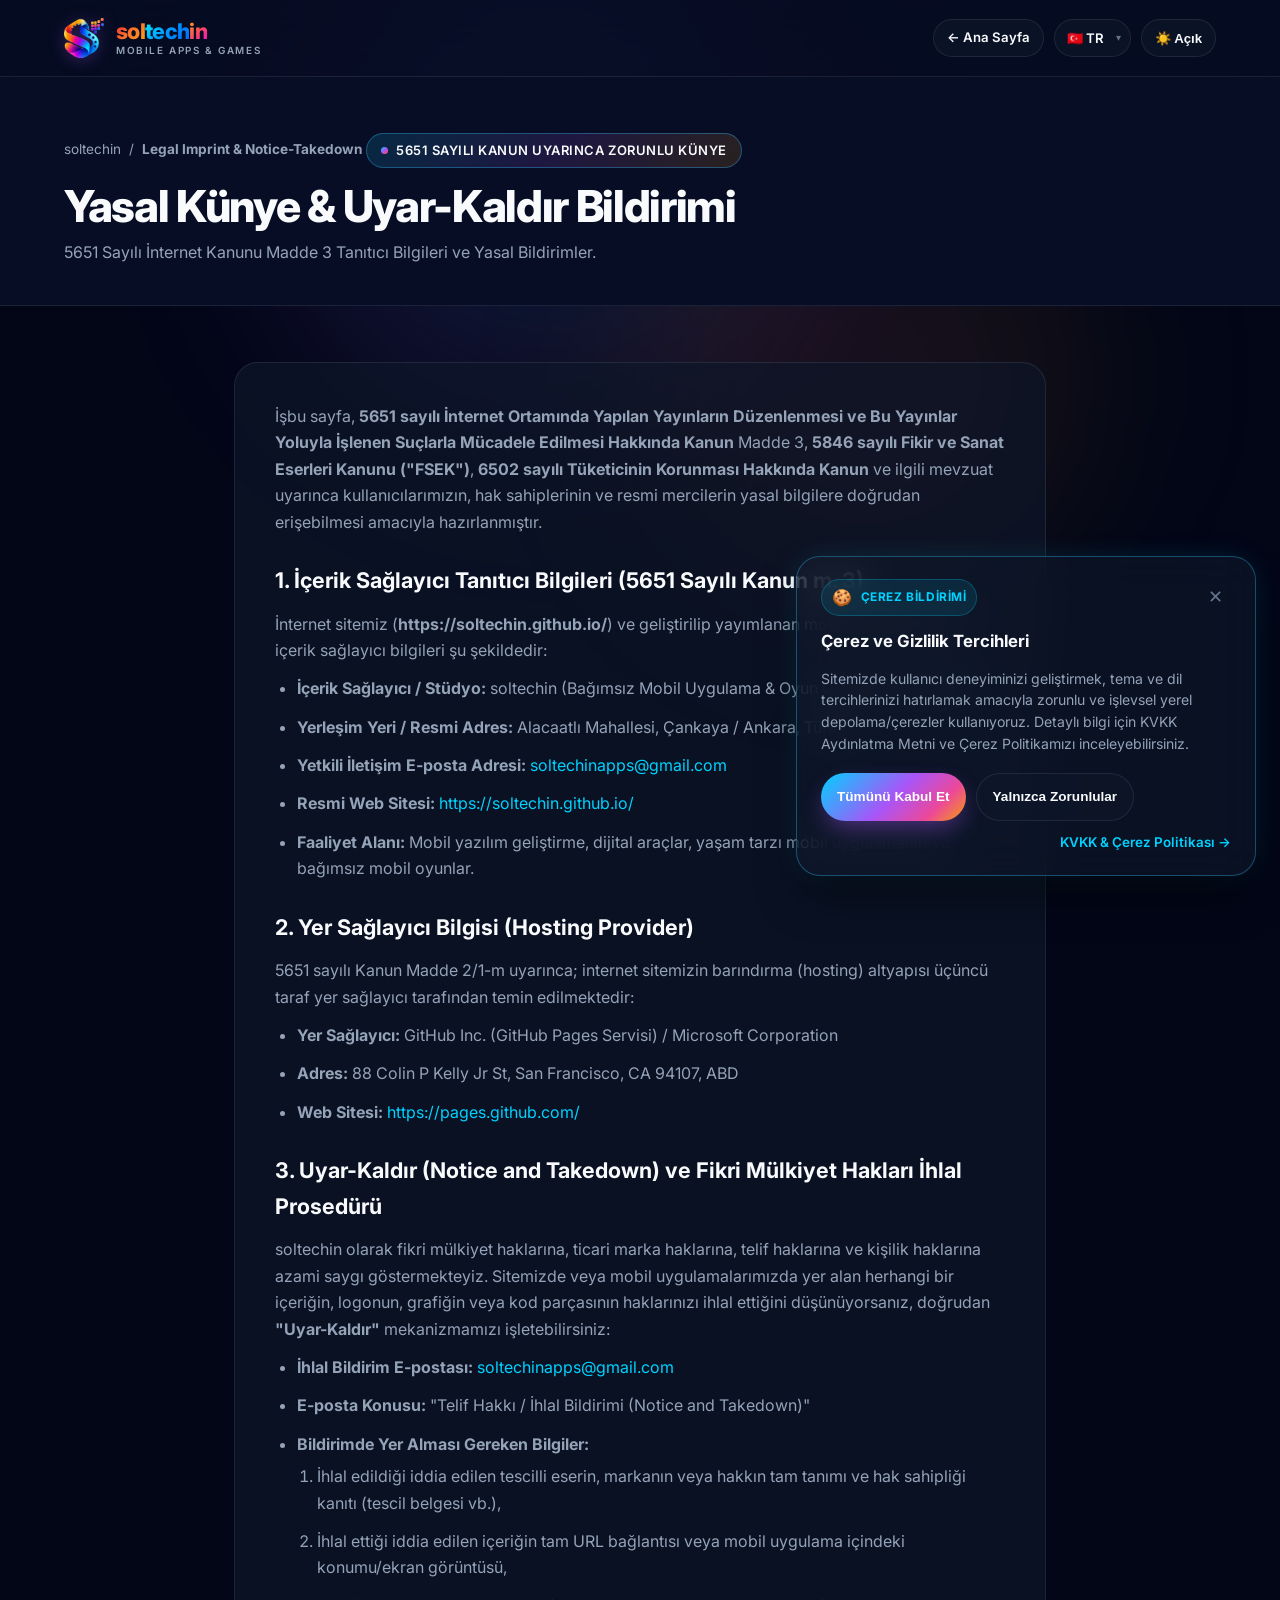
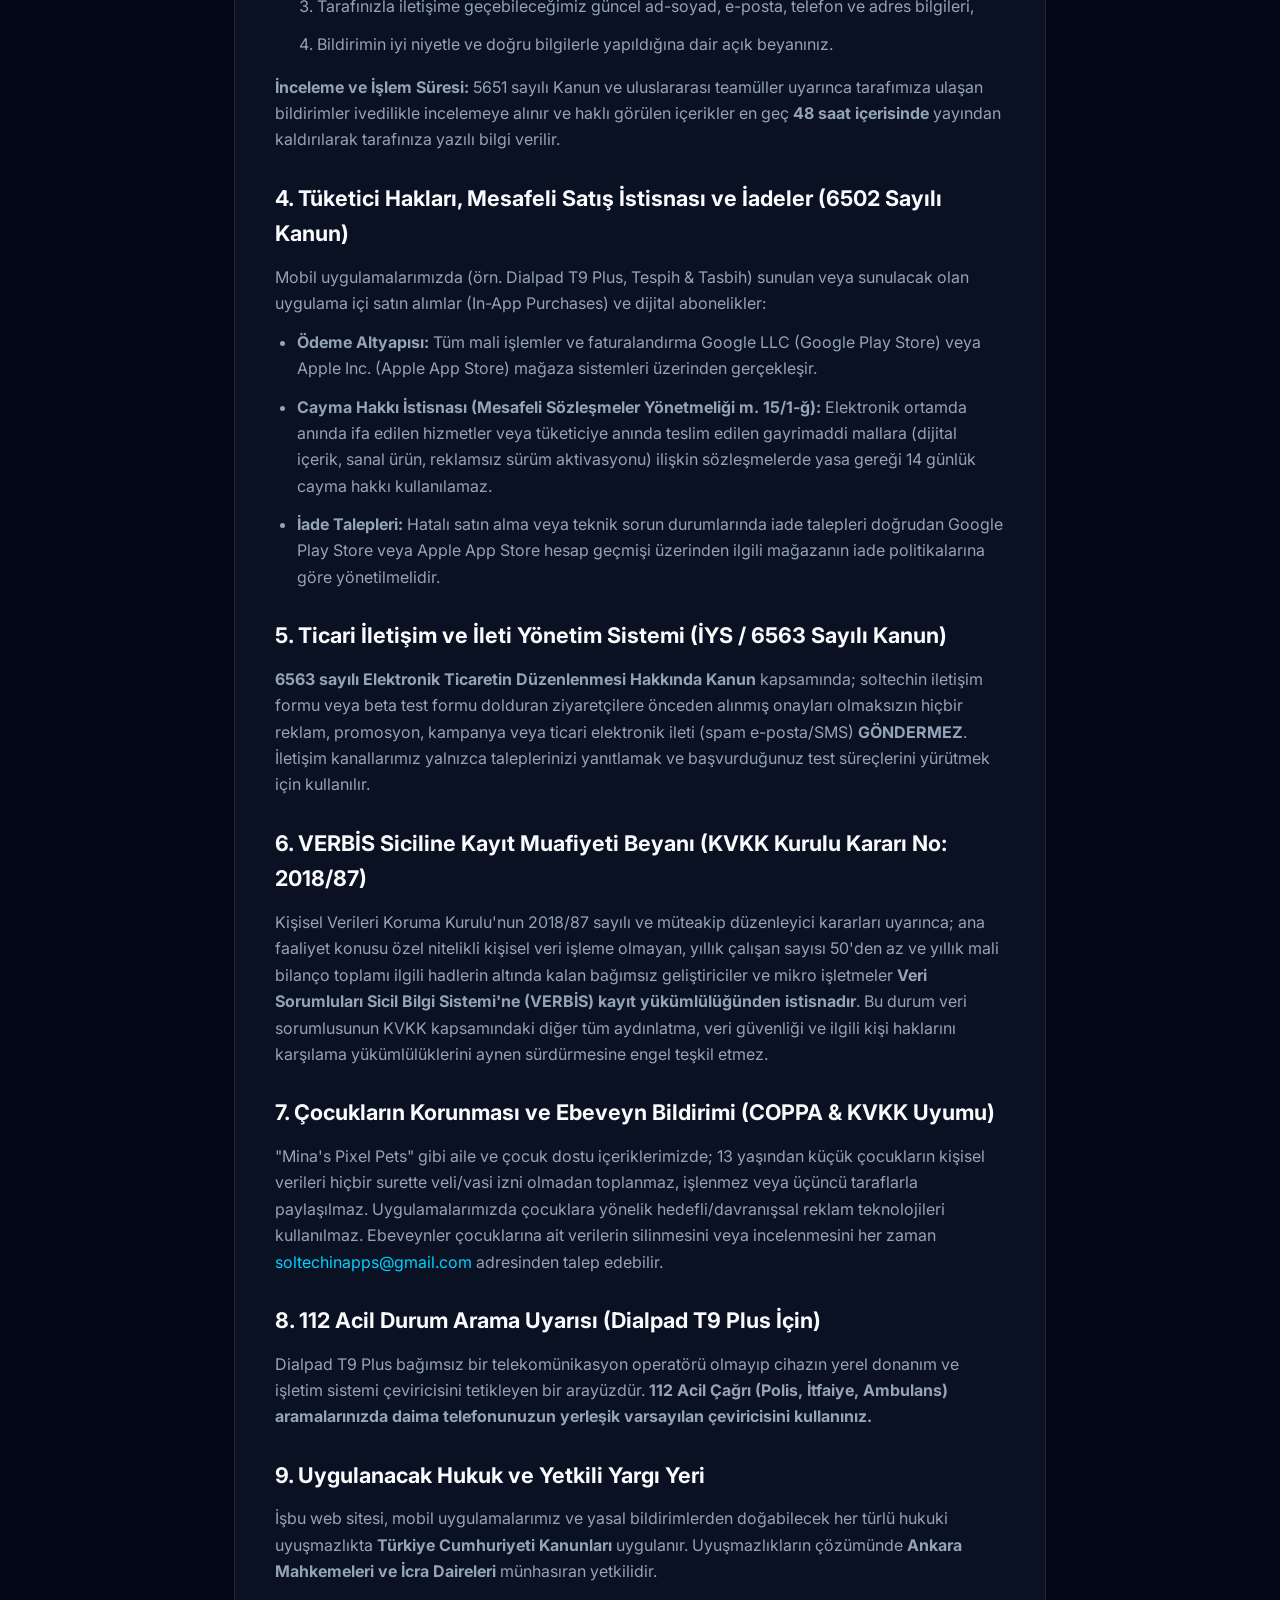
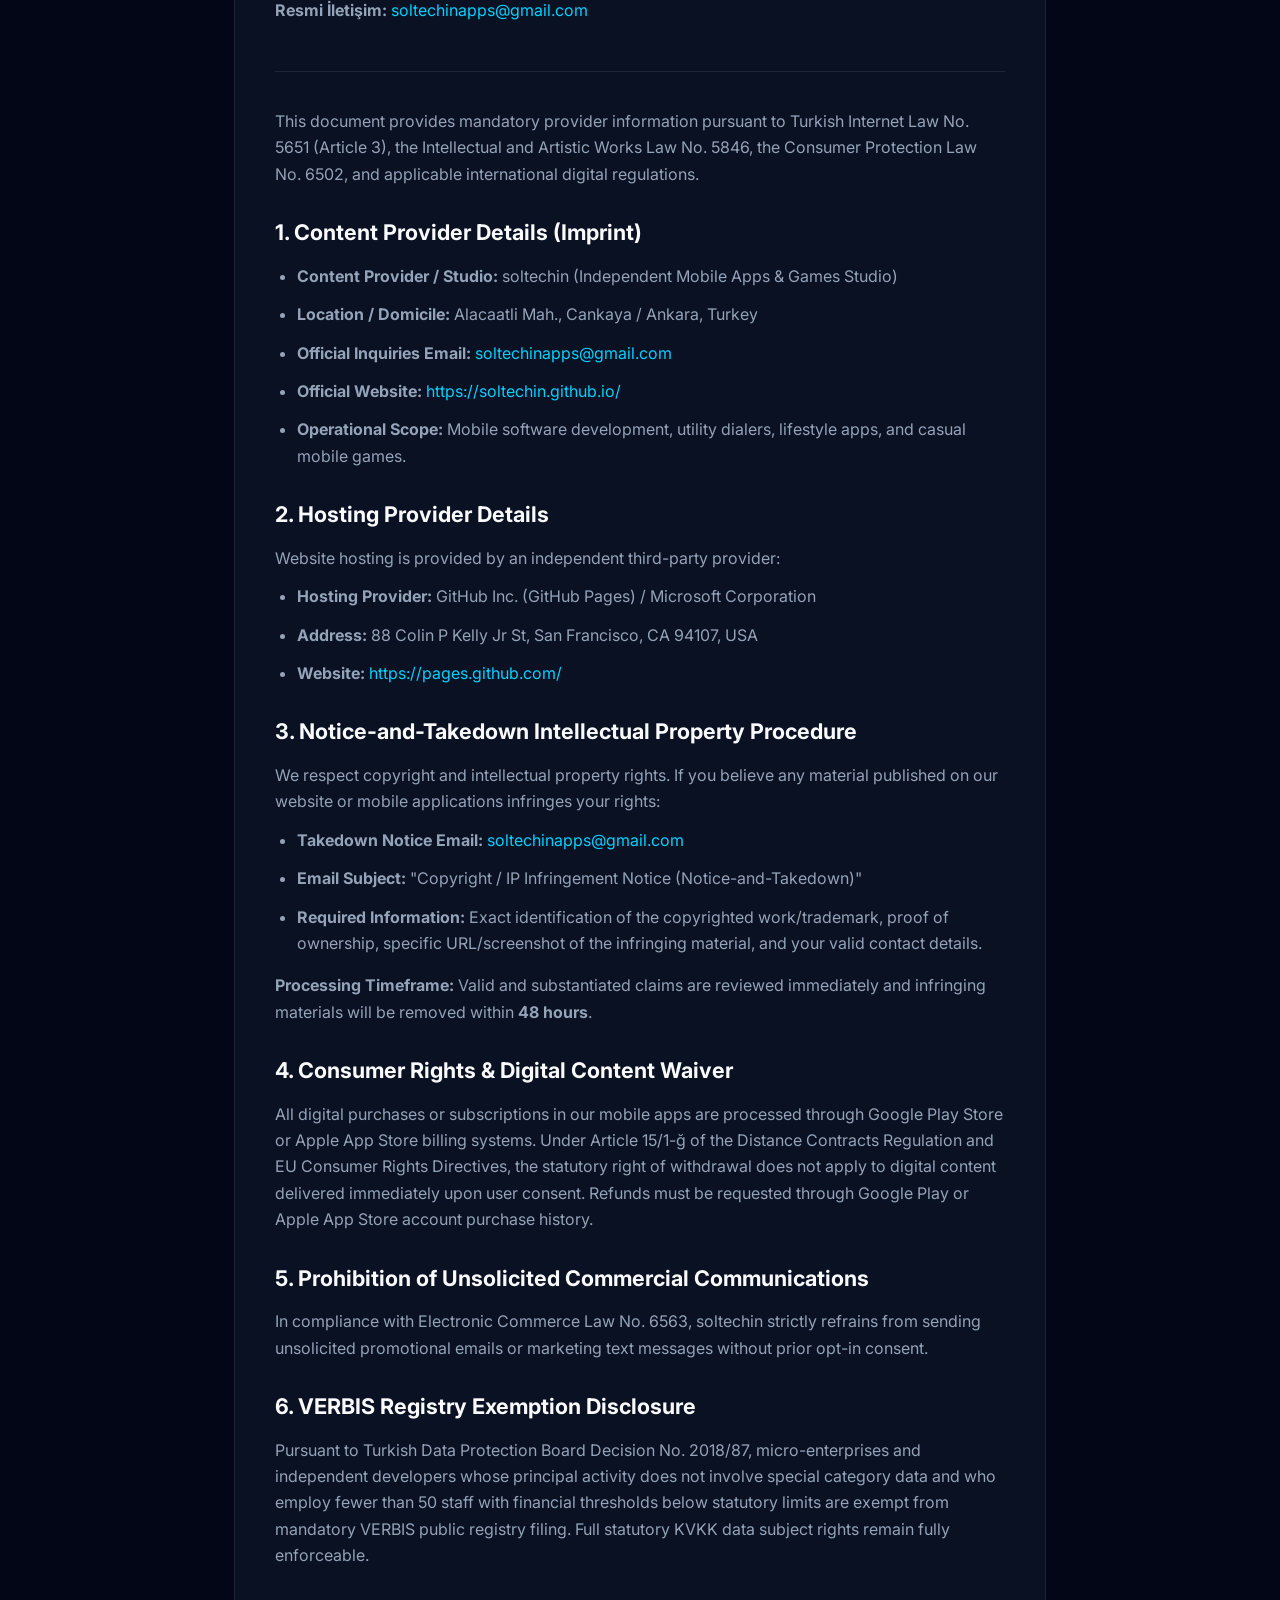
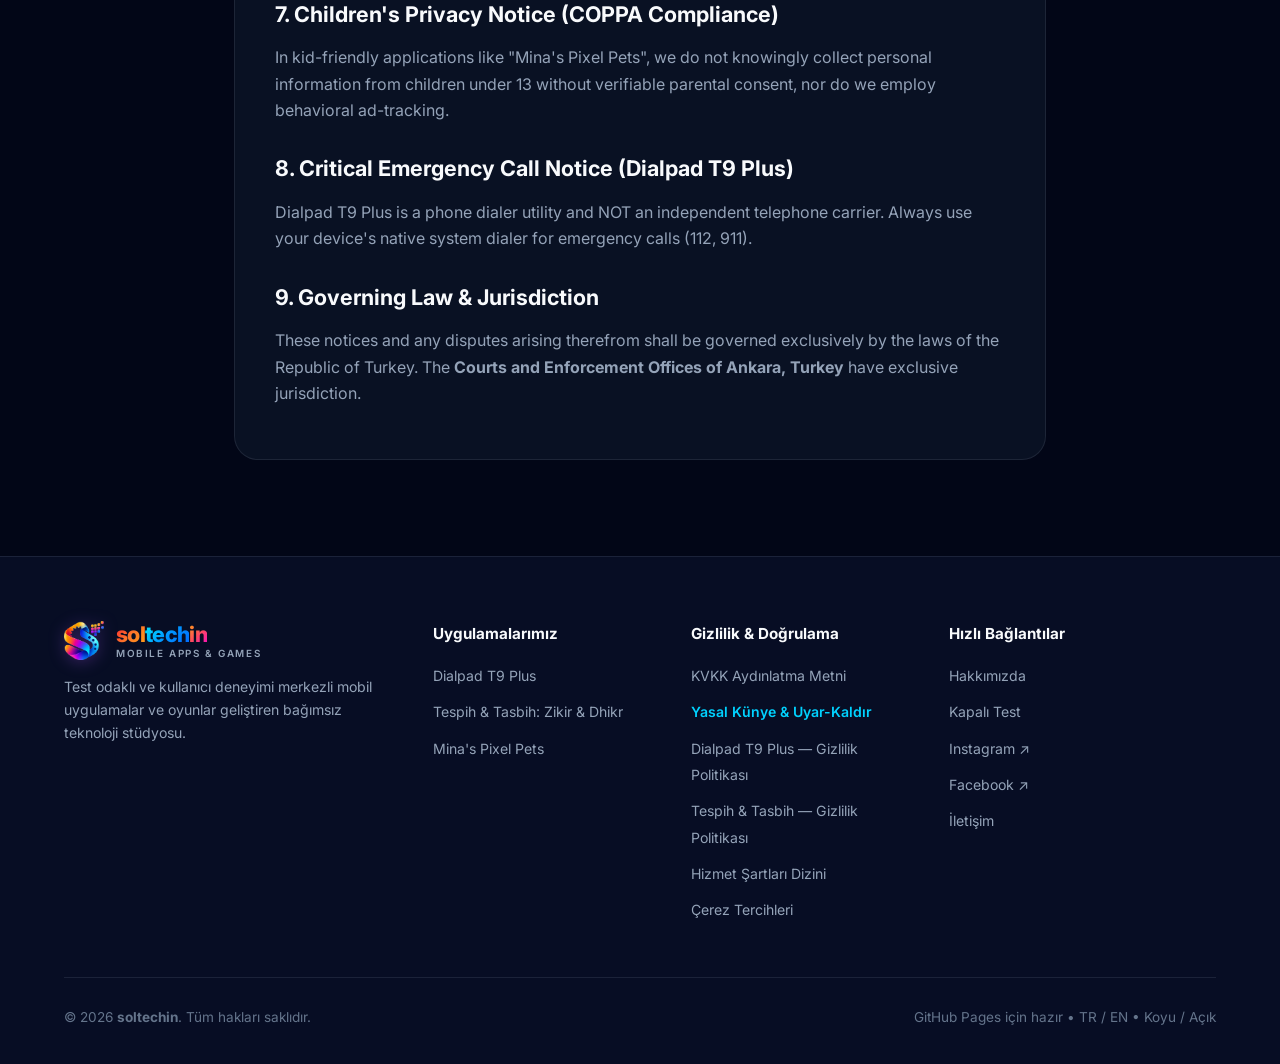
==== kunye/index.html @ dbafd793 "feat(compliance): add statutory imprint (5651 SK), notice-and-takedown procedure, VERBIS exemption, " ====
<!DOCTYPE html>
<html lang="tr" data-theme="dark">
<head>
  <meta charset="UTF-8" />
  <meta name="viewport" content="width=device-width, initial-scale=1.0" />
  <title>Yasal Künye &amp; Uyar-Kaldır Bildirimi — soltechin</title>
  <meta name="description" content="soltechin — 5651 Sayılı Kanun Uyarınca Yasal Künye, Yer Sağlayıcı Bilgisi ve Uyar-Kaldır (Notice and Takedown) Prosedürü." />
  <link rel="icon" type="image/png" href="../assets/img/favicon.png" />
  <link rel="preconnect" href="https://fonts.googleapis.com" />
  <link rel="preconnect" href="https://fonts.gstatic.com" crossorigin />
  <link href="https://fonts.googleapis.com/css2?family=Inter:wght@400;500;600;700;800&display=swap" rel="stylesheet" />
  <link rel="stylesheet" href="../assets/css/style.css?v=8" />
</head>
<body>
  <div class="ambient-glow"></div>

  <!-- ==================== NAVBAR ==================== -->
  <header class="navbar">
    <div class="container navbar-inner">
      <a href="../index.html" class="brand-logo">
        <img src="../assets/img/logo-icon.png" alt="soltechin Logo" />
        <div class="brand-wordmark">
          <div class="brand-name"><span class="brand-sol">sol</span><span class="brand-tech">tech</span><span class="brand-in">in</span></div>
          <div class="brand-tagline">MOBILE APPS &amp; GAMES</div>
        </div>
      </a>
      <div class="nav-actions">
        <a href="../index.html" class="control-btn">
          <span data-lang-block="tr">← Ana Sayfa</span>
          <span data-lang-block="en" style="display: none;">← Home</span>
        </a>
        <div class="lang-select-wrapper">
          <select id="langSelect" class="lang-select" aria-label="Dil / Language">
            <option value="tr">🇹🇷 TR</option>
            <option value="en">🇬🇧 EN</option>
          </select>
          <span class="lang-select-arrow" aria-hidden="true">▾</span>
        </div>
        <button class="control-btn" id="themeToggle" aria-label="Açık Temaya Geç" title="Açık Tema">☀️ Açık</button>
      </div>
    </div>
  </header>

  <!-- ==================== SUBPAGE HERO ==================== -->
  <div class="subpage-hero">
    <div class="container">
      <div class="breadcrumb">
        <a href="../index.html">soltechin</a> <span>/</span>
        <strong>Legal Imprint &amp; Notice-Takedown</strong>
      </div>
      <div class="section-badge" style="margin-bottom: 10px;">
        <span class="dot"></span>
        <span data-lang-block="tr">5651 SAYILI KANUN UYARINCA ZORUNLU KÜNYE</span>
        <span data-lang-block="en" style="display: none;">MANDATORY LEGAL IMPRINT &amp; TAKEDOWN</span>
      </div>
      <h1 class="section-title" style="margin-bottom: 6px;">
        <span data-lang-block="tr">Yasal Künye &amp; Uyar-Kaldır Bildirimi</span>
        <span data-lang-block="en" style="display: none;">Legal Imprint &amp; Notice-and-Takedown Procedure</span>
      </h1>
      <p style="color: var(--text-secondary);">
        <span data-lang-block="tr">5651 Sayılı İnternet Kanunu Madde 3 Tanıtıcı Bilgileri ve Yasal Bildirimler.</span>
        <span data-lang-block="en" style="display: none;">Statutory Provider Information, Notice-and-Takedown and Consumer Rights.</span>
      </p>
    </div>
  </div>

  <!-- ==================== LEGAL CARD ==================== -->
  <div class="legal-container">
    <div class="legal-card">

      <!-- ================= TÜRKÇE BÖLÜM ================= -->
      <div data-lang-block="tr" id="tr" class="legal-section">
        <p>
          İşbu sayfa, <strong>5651 sayılı İnternet Ortamında Yapılan Yayınların Düzenlenmesi ve Bu Yayınlar Yoluyla İşlenen Suçlarla Mücadele Edilmesi Hakkında Kanun</strong> Madde 3, <strong>5846 sayılı Fikir ve Sanat Eserleri Kanunu ("FSEK")</strong>, <strong>6502 sayılı Tüketicinin Korunması Hakkında Kanun</strong> ve ilgili mevzuat uyarınca kullanıcılarımızın, hak sahiplerinin ve resmi mercilerin yasal bilgilere doğrudan erişebilmesi amacıyla hazırlanmıştır.
        </p>

        <h2>1. İçerik Sağlayıcı Tanıtıcı Bilgileri (5651 Sayılı Kanun m. 3)</h2>
        <p>
          İnternet sitemiz (<strong>https://soltechin.github.io/</strong>) ve geliştirilip yayımlanan mobil ürünlerimiz için içerik sağlayıcı bilgileri şu şekildedir:
        </p>
        <ul>
          <li><strong>İçerik Sağlayıcı / Stüdyo:</strong> soltechin (Bağımsız Mobil Uygulama &amp; Oyun Geliştirme Stüdyosu)</li>
          <li><strong>Yerleşim Yeri / Resmi Adres:</strong> Alacaatlı Mahallesi, Çankaya / Ankara, Türkiye</li>
          <li><strong>Yetkili İletişim E-posta Adresi:</strong> <a href="mailto:soltechinapps@gmail.com" style="color: var(--brand-cyan);">soltechinapps@gmail.com</a></li>
          <li><strong>Resmi Web Sitesi:</strong> <a href="https://soltechin.github.io/" style="color: var(--brand-cyan);">https://soltechin.github.io/</a></li>
          <li><strong>Faaliyet Alanı:</strong> Mobil yazılım geliştirme, dijital araçlar, yaşam tarzı mobil uygulamaları ve bağımsız mobil oyunlar.</li>
        </ul>

        <h2>2. Yer Sağlayıcı Bilgisi (Hosting Provider)</h2>
        <p>
          5651 sayılı Kanun Madde 2/1-m uyarınca; internet sitemizin barındırma (hosting) altyapısı üçüncü taraf yer sağlayıcı tarafından temin edilmektedir:
        </p>
        <ul>
          <li><strong>Yer Sağlayıcı:</strong> GitHub Inc. (GitHub Pages Servisi) / Microsoft Corporation</li>
          <li><strong>Adres:</strong> 88 Colin P Kelly Jr St, San Francisco, CA 94107, ABD</li>
          <li><strong>Web Sitesi:</strong> <a href="https://pages.github.com/" target="_blank" rel="noopener" style="color: var(--brand-cyan);">https://pages.github.com/</a></li>
        </ul>

        <h2>3. Uyar-Kaldır (Notice and Takedown) ve Fikri Mülkiyet Hakları İhlal Prosedürü</h2>
        <p>
          soltechin olarak fikri mülkiyet haklarına, ticari marka haklarına, telif haklarına ve kişilik haklarına azami saygı göstermekteyiz. Sitemizde veya mobil uygulamalarımızda yer alan herhangi bir içeriğin, logonun, grafiğin veya kod parçasının haklarınızı ihlal ettiğini düşünüyorsanız, doğrudan <strong>"Uyar-Kaldır"</strong> mekanizmamızı işletebilirsiniz:
        </p>
        <ul>
          <li><strong>İhlal Bildirim E-postası:</strong> <a href="mailto:soltechinapps@gmail.com" style="color: var(--brand-cyan);">soltechinapps@gmail.com</a></li>
          <li><strong>E-posta Konusu:</strong> "Telif Hakkı / İhlal Bildirimi (Notice and Takedown)"</li>
          <li><strong>Bildirimde Yer Alması Gereken Bilgiler:</strong>
            <ol style="margin-top: 6px; padding-left: 20px;">
              <li>İhlal edildiği iddia edilen tescilli eserin, markanın veya hakkın tam tanımı ve hak sahipliği kanıtı (tescil belgesi vb.),</li>
              <li>İhlal ettiği iddia edilen içeriğin tam URL bağlantısı veya mobil uygulama içindeki konumu/ekran görüntüsü,</li>
              <li>Tarafınızla iletişime geçebileceğimiz güncel ad-soyad, e-posta, telefon ve adres bilgileri,</li>
              <li>Bildirimin iyi niyetle ve doğru bilgilerle yapıldığına dair açık beyanınız.</li>
            </ol>
          </li>
        </ul>
        <p>
          <strong>İnceleme ve İşlem Süresi:</strong> 5651 sayılı Kanun ve uluslararası teamüller uyarınca tarafımıza ulaşan bildirimler ivedilikle incelemeye alınır ve haklı görülen içerikler en geç <strong>48 saat içerisinde</strong> yayından kaldırılarak tarafınıza yazılı bilgi verilir.
        </p>

        <h2>4. Tüketici Hakları, Mesafeli Satış İstisnası ve İadeler (6502 Sayılı Kanun)</h2>
        <p>
          Mobil uygulamalarımızda (örn. Dialpad T9 Plus, Tespih &amp; Tasbih) sunulan veya sunulacak olan uygulama içi satın alımlar (In-App Purchases) ve dijital abonelikler:
        </p>
        <ul>
          <li><strong>Ödeme Altyapısı:</strong> Tüm mali işlemler ve faturalandırma Google LLC (Google Play Store) veya Apple Inc. (Apple App Store) mağaza sistemleri üzerinden gerçekleşir.</li>
          <li><strong>Cayma Hakkı İstisnası (Mesafeli Sözleşmeler Yönetmeliği m. 15/1-ğ):</strong> Elektronik ortamda anında ifa edilen hizmetler veya tüketiciye anında teslim edilen gayrimaddi mallara (dijital içerik, sanal ürün, reklamsız sürüm aktivasyonu) ilişkin sözleşmelerde yasa gereği 14 günlük cayma hakkı kullanılamaz.</li>
          <li><strong>İade Talepleri:</strong> Hatalı satın alma veya teknik sorun durumlarında iade talepleri doğrudan Google Play Store veya Apple App Store hesap geçmişi üzerinden ilgili mağazanın iade politikalarına göre yönetilmelidir.</li>
        </ul>

        <h2>5. Ticari İletişim ve İleti Yönetim Sistemi (İYS / 6563 Sayılı Kanun)</h2>
        <p>
          <strong>6563 sayılı Elektronik Ticaretin Düzenlenmesi Hakkında Kanun</strong> kapsamında; soltechin iletişim formu veya beta test formu dolduran ziyaretçilere önceden alınmış onayları olmaksızın hiçbir reklam, promosyon, kampanya veya ticari elektronik ileti (spam e-posta/SMS) <strong>GÖNDERMEZ</strong>. İletişim kanallarımız yalnızca taleplerinizi yanıtlamak ve başvurduğunuz test süreçlerini yürütmek için kullanılır.
        </p>

        <h2>6. VERBİS Siciline Kayıt Muafiyeti Beyanı (KVKK Kurulu Kararı No: 2018/87)</h2>
        <p>
          Kişisel Verileri Koruma Kurulu'nun 2018/87 sayılı ve müteakip düzenleyici kararları uyarınca; ana faaliyet konusu özel nitelikli kişisel veri işleme olmayan, yıllık çalışan sayısı 50'den az ve yıllık mali bilanço toplamı ilgili hadlerin altında kalan bağımsız geliştiriciler ve mikro işletmeler <strong>Veri Sorumluları Sicil Bilgi Sistemi'ne (VERBİS) kayıt yükümlülüğünden istisnadır</strong>. Bu durum veri sorumlusunun KVKK kapsamındaki diğer tüm aydınlatma, veri güvenliği ve ilgili kişi haklarını karşılama yükümlülüklerini aynen sürdürmesine engel teşkil etmez.
        </p>

        <h2>7. Çocukların Korunması ve Ebeveyn Bildirimi (COPPA &amp; KVKK Uyumu)</h2>
        <p>
          "Mina's Pixel Pets" gibi aile ve çocuk dostu içeriklerimizde; 13 yaşından küçük çocukların kişisel verileri hiçbir surette veli/vasi izni olmadan toplanmaz, işlenmez veya üçüncü taraflarla paylaşılmaz. Uygulamalarımızda çocuklara yönelik hedefli/davranışsal reklam teknolojileri kullanılmaz. Ebeveynler çocuklarına ait verilerin silinmesini veya incelenmesini her zaman <a href="mailto:soltechinapps@gmail.com" style="color: var(--brand-cyan);">soltechinapps@gmail.com</a> adresinden talep edebilir.
        </p>

        <h2>8. 112 Acil Durum Arama Uyarısı (Dialpad T9 Plus İçin)</h2>
        <p>
          Dialpad T9 Plus bağımsız bir telekomünikasyon operatörü olmayıp cihazın yerel donanım ve işletim sistemi çeviricisini tetikleyen bir arayüzdür. <strong>112 Acil Çağrı (Polis, İtfaiye, Ambulans) aramalarınızda daima telefonunuzun yerleşik varsayılan çeviricisini kullanınız.</strong>
        </p>

        <h2>9. Uygulanacak Hukuk ve Yetkili Yargı Yeri</h2>
        <p>
          İşbu web sitesi, mobil uygulamalarımız ve yasal bildirimlerden doğabilecek her türlü hukuki uyuşmazlıkta <strong>Türkiye Cumhuriyeti Kanunları</strong> uygulanır. Uyuşmazlıkların çözümünde <strong>Ankara Mahkemeleri ve İcra Daireleri</strong> münhasıran yetkilidir.
        </p>
        <p>
          <strong>Resmi İletişim:</strong> <a href="mailto:soltechinapps@gmail.com" style="color: var(--brand-cyan);">soltechinapps@gmail.com</a>
        </p>
      </div>

      <!-- ================= LEGAL DIVIDER ================= -->
      <hr class="legal-divider" />

      <!-- ================= ENGLISH SECTION ================= -->
      <div data-lang-block="en" id="en" class="legal-section" style="display: none;">
        <p>
          This document provides mandatory provider information pursuant to Turkish Internet Law No. 5651 (Article 3), the Intellectual and Artistic Works Law No. 5846, the Consumer Protection Law No. 6502, and applicable international digital regulations.
        </p>

        <h2>1. Content Provider Details (Imprint)</h2>
        <ul>
          <li><strong>Content Provider / Studio:</strong> soltechin (Independent Mobile Apps &amp; Games Studio)</li>
          <li><strong>Location / Domicile:</strong> Alacaatli Mah., Cankaya / Ankara, Turkey</li>
          <li><strong>Official Inquiries Email:</strong> <a href="mailto:soltechinapps@gmail.com" style="color: var(--brand-cyan);">soltechinapps@gmail.com</a></li>
          <li><strong>Official Website:</strong> <a href="https://soltechin.github.io/" style="color: var(--brand-cyan);">https://soltechin.github.io/</a></li>
          <li><strong>Operational Scope:</strong> Mobile software development, utility dialers, lifestyle apps, and casual mobile games.</li>
        </ul>

        <h2>2. Hosting Provider Details</h2>
        <p>Website hosting is provided by an independent third-party provider:</p>
        <ul>
          <li><strong>Hosting Provider:</strong> GitHub Inc. (GitHub Pages) / Microsoft Corporation</li>
          <li><strong>Address:</strong> 88 Colin P Kelly Jr St, San Francisco, CA 94107, USA</li>
          <li><strong>Website:</strong> <a href="https://pages.github.com/" target="_blank" rel="noopener" style="color: var(--brand-cyan);">https://pages.github.com/</a></li>
        </ul>

        <h2>3. Notice-and-Takedown Intellectual Property Procedure</h2>
        <p>
          We respect copyright and intellectual property rights. If you believe any material published on our website or mobile applications infringes your rights:
        </p>
        <ul>
          <li><strong>Takedown Notice Email:</strong> <a href="mailto:soltechinapps@gmail.com" style="color: var(--brand-cyan);">soltechinapps@gmail.com</a></li>
          <li><strong>Email Subject:</strong> "Copyright / IP Infringement Notice (Notice-and-Takedown)"</li>
          <li><strong>Required Information:</strong> Exact identification of the copyrighted work/trademark, proof of ownership, specific URL/screenshot of the infringing material, and your valid contact details.</li>
        </ul>
        <p>
          <strong>Processing Timeframe:</strong> Valid and substantiated claims are reviewed immediately and infringing materials will be removed within <strong>48 hours</strong>.
        </p>

        <h2>4. Consumer Rights &amp; Digital Content Waiver</h2>
        <p>
          All digital purchases or subscriptions in our mobile apps are processed through Google Play Store or Apple App Store billing systems. Under Article 15/1-ğ of the Distance Contracts Regulation and EU Consumer Rights Directives, the statutory right of withdrawal does not apply to digital content delivered immediately upon user consent. Refunds must be requested through Google Play or Apple App Store account purchase history.
        </p>

        <h2>5. Prohibition of Unsolicited Commercial Communications</h2>
        <p>
          In compliance with Electronic Commerce Law No. 6563, soltechin strictly refrains from sending unsolicited promotional emails or marketing text messages without prior opt-in consent.
        </p>

        <h2>6. VERBIS Registry Exemption Disclosure</h2>
        <p>
          Pursuant to Turkish Data Protection Board Decision No. 2018/87, micro-enterprises and independent developers whose principal activity does not involve special category data and who employ fewer than 50 staff with financial thresholds below statutory limits are exempt from mandatory VERBIS public registry filing. Full statutory KVKK data subject rights remain fully enforceable.
        </p>

        <h2>7. Children's Privacy Notice (COPPA Compliance)</h2>
        <p>
          In kid-friendly applications like "Mina's Pixel Pets", we do not knowingly collect personal information from children under 13 without verifiable parental consent, nor do we employ behavioral ad-tracking.
        </p>

        <h2>8. Critical Emergency Call Notice (Dialpad T9 Plus)</h2>
        <p>
          Dialpad T9 Plus is a phone dialer utility and NOT an independent telephone carrier. Always use your device's native system dialer for emergency calls (112, 911).
        </p>

        <h2>9. Governing Law &amp; Jurisdiction</h2>
        <p>
          These notices and any disputes arising therefrom shall be governed exclusively by the laws of the Republic of Turkey. The <strong>Courts and Enforcement Offices of Ankara, Turkey</strong> have exclusive jurisdiction.
        </p>
      </div>

    </div>
  </div>

  <!-- ==================== FOOTER ==================== -->
  <footer class="footer">
    <div class="container">
      <div class="footer-grid">
        <div class="footer-col">
          <a href="../index.html" class="brand-logo" style="margin-bottom: 14px;">
            <img src="../assets/img/logo-icon.png" alt="soltechin" />
            <div class="brand-wordmark">
              <div class="brand-name"><span class="brand-sol">sol</span><span class="brand-tech">tech</span><span class="brand-in">in</span></div>
              <div class="brand-tagline">MOBILE APPS &amp; GAMES</div>
            </div>
          </a>
          <p style="font-size: 0.88rem; color: var(--text-secondary);" data-i18n="footer.desc">
            Test odaklı ve kullanıcı deneyimi merkezli mobil uygulamalar ve oyunlar geliştiren bağımsız teknoloji stüdyosu.
          </p>
        </div>

        <div class="footer-col">
          <h4 data-i18n="footer.col.apps">Uygulamalarımız</h4>
          <ul>
            <li><a href="../apps/dialpad-t9-plus/index.html">Dialpad T9 Plus</a></li>
            <li><a href="../apps/tespih-tasbih/index.html">Tespih &amp; Tasbih: Zikir &amp; Dhikr</a></li>
            <li><a href="../apps/minaspixelpets/index.html" data-i18n="footer.app3">Mina's Pixel Pets</a></li>
          </ul>
        </div>

        <div class="footer-col">
          <h4 data-i18n="footer.col.legal">Gizlilik &amp; Doğrulama</h4>
          <ul>
            <li><a href="../kvkk/index.html" data-i18n="footer.legal.kvkk">KVKK Aydınlatma Metni</a></li>
            <li><a href="index.html" style="color: var(--brand-cyan); font-weight: 600;" data-i18n="footer.legal.imprint">Yasal Künye &amp; Uyar-Kaldır</a></li>
            <li><a href="https://soltechin.github.io/privacy-policies/dialt9plus/" data-i18n="footer.privacy.dialpad">Dialpad T9 Plus — Gizlilik Politikası</a></li>
            <li><a href="https://soltechin.github.io/privacy-policies/" data-i18n="footer.privacy.tespih">Tespih &amp; Tasbih — Gizlilik Politikası</a></li>
            <li><a href="../terms/index.html">Hizmet Şartları Dizini</a></li>
            <li><a href="#cookie-settings" data-open-cookie-settings data-i18n="footer.legal.cookies">Çerez Tercihleri</a></li>
          </ul>
        </div>

        <div class="footer-col">
          <h4 data-i18n="footer.col.links">Hızlı Bağlantılar</h4>
          <ul>
            <li><a href="../index.html#about" data-i18n="nav.about">Hakkımızda</a></li>
            <li><a href="../beta-test.html" data-i18n="nav.beta">Kapalı Test</a></li>
            <li><a href="https://www.instagram.com/soltechinapps/" target="_blank" rel="noopener">Instagram ↗</a></li>
            <li><a href="https://www.facebook.com/share/1H6FeoC8x4/" target="_blank" rel="noopener">Facebook ↗</a></li>
            <li><a href="../index.html#contact" data-i18n="nav.contact">İletişim</a></li>
          </ul>
        </div>
      </div>

      <div class="footer-bottom">
        <span>© 2026 <strong>soltechin</strong>. <span data-i18n="footer.rights">Tüm hakları saklıdır.</span></span>
        <span data-i18n="footer.pages_info">GitHub Pages için hazır • TR / EN • Koyu / Açık</span>
      </div>
    </div>
  </footer>

  <script src="../assets/js/main.js?v=8"></script>
</body>
</html>
---- assets/css/style.css ----
/* ==========================================================================
   soltechin — Mobile Apps & Games
   Apple / Stripe Inspired Design System (Dark & Light Theme)
   ========================================================================== */

:root {
  /* Shared Design Tokens */
  --brand-cyan: #00d2ff;
  --brand-blue: #2563eb;
  --brand-purple: #a855f7;
  --brand-pink: #ec4899;
  --brand-orange: #f59e0b;
  --brand-gradient: linear-gradient(135deg, #00d2ff 0%, #a855f7 50%, #ec4899 78%, #f59e0b 100%);
  --brand-gradient-subtle: linear-gradient(135deg, rgba(0, 210, 255, 0.14) 0%, rgba(168, 85, 247, 0.14) 50%, rgba(245, 158, 11, 0.14) 100%);
  --radius-sm: 10px;
  --radius-md: 16px;
  --radius-lg: 24px;
  --radius-xl: 32px;
  --radius-full: 9999px;
  --container-max: 1200px;
  --transition: all 0.28s cubic-bezier(0.16, 1, 0.3, 1);

  /* Dark Theme Defaults */
  --bg-primary: #020617;
  --bg-secondary: #070d24;
  --bg-elevated: rgba(15, 23, 42, 0.72);
  --bg-card: rgba(15, 23, 42, 0.65);
  --bg-card-hover: rgba(30, 41, 59, 0.82);
  --bg-glass: rgba(7, 13, 36, 0.78);
  --text-primary: #f8fafc;
  --text-secondary: #94a3b8;
  --text-muted: #64748b;
  --border-color: rgba(148, 163, 184, 0.14);
  --border-highlight: rgba(56, 189, 248, 0.35);
  --shadow-sm: 0 4px 20px -2px rgba(0, 0, 0, 0.45);
  --shadow-lg: 0 24px 48px -12px rgba(0, 0, 0, 0.65);
  --shadow-glow: 0 0 60px -15px rgba(168, 85, 247, 0.35);
  --hero-logo-bg: #010413;
  --code-bg: rgba(2, 6, 23, 0.85);
  --logo-sol: linear-gradient(135deg, #fa2032 0%, #fd742a 50%, #ffa016 100%);
  --logo-tech: linear-gradient(135deg, #00f0ff 0%, #0099ff 50%, #0066ff 100%);
  --logo-in: linear-gradient(135deg, #ffa016 0%, #fd4c5b 50%, #f809c7 100%);
  --brand-tagline-color: #94a3b8;
}

[data-theme="dark"] {
  --bg-primary: #020617;
  --bg-secondary: #070d24;
  --bg-elevated: rgba(15, 23, 42, 0.72);
  --bg-card: rgba(15, 23, 42, 0.65);
  --bg-card-hover: rgba(30, 41, 59, 0.82);
  --bg-glass: rgba(7, 13, 36, 0.78);
  --text-primary: #f8fafc;
  --text-secondary: #94a3b8;
  --text-muted: #64748b;
  --border-color: rgba(148, 163, 184, 0.14);
  --border-highlight: rgba(56, 189, 248, 0.35);
  --shadow-sm: 0 4px 20px -2px rgba(0, 0, 0, 0.45);
  --shadow-lg: 0 24px 48px -12px rgba(0, 0, 0, 0.65);
  --shadow-glow: 0 0 60px -15px rgba(168, 85, 247, 0.35);
  --hero-logo-bg: #010413;
  --code-bg: rgba(2, 6, 23, 0.85);
  --logo-sol: linear-gradient(135deg, #fa2032 0%, #fd742a 50%, #ffa016 100%);
  --logo-tech: linear-gradient(135deg, #00f0ff 0%, #0099ff 50%, #0066ff 100%);
  --logo-in: linear-gradient(135deg, #ffa016 0%, #fd4c5b 50%, #f809c7 100%);
  --brand-tagline-color: #94a3b8;
  --brand-cyan: #00d2ff;
}

[data-theme="light"] {
  --bg-primary: #ffffff;
  --bg-secondary: #f8fafc;
  --bg-elevated: rgba(255, 255, 255, 0.88);
  --bg-card: rgba(255, 255, 255, 0.92);
  --bg-card-hover: #ffffff;
  --bg-glass: rgba(255, 255, 255, 0.82);
  --text-primary: #0f172a;
  --text-secondary: #475569;
  --text-muted: #64748b;
  --border-color: rgba(15, 23, 42, 0.09);
  --border-highlight: rgba(168, 85, 247, 0.35);
  --shadow-sm: 0 4px 20px -2px rgba(15, 23, 42, 0.06);
  --shadow-lg: 0 24px 48px -12px rgba(15, 23, 42, 0.1);
  --shadow-glow: 0 12px 45px -10px rgba(168, 85, 247, 0.18);
  --hero-logo-bg: #fefefe;
  --code-bg: #f1f5f9;
  --logo-sol: linear-gradient(135deg, #e11d48 0%, #f97316 60%, #ea580c 100%);
  --logo-tech: linear-gradient(135deg, #0284c7 0%, #0369a1 40%, #1d4ed8 100%);
  --logo-in: linear-gradient(135deg, #ea580c 0%, #e11d48 60%, #c026d3 100%);
  --brand-tagline-color: #334155;
  --brand-cyan: #0369a1;
}

* {
  box-sizing: border-box;
  margin: 0;
  padding: 0;
}

html {
  scroll-behavior: smooth;
  font-family: 'Inter', -apple-system, BlinkMacSystemFont, 'SF Pro Display', 'Segoe UI', Roboto, sans-serif;
}

body {
  background-color: var(--bg-primary);
  color: var(--text-primary);
  line-height: 1.65;
  font-size: 16px;
  overflow-x: hidden;
  transition: background-color 0.3s ease, color 0.3s ease;
  -webkit-font-smoothing: antialiased;
}

/* Ambient Background Mesh (Stripe / Apple style) */
.ambient-glow {
  position: fixed;
  top: 0;
  left: 0;
  width: 100%;
  height: 100vh;
  pointer-events: none;
  z-index: -1;
  overflow: hidden;
}

.ambient-glow::before {
  content: '';
  position: absolute;
  top: -20%;
  left: 15%;
  width: 55vw;
  height: 55vw;
  max-width: 700px;
  max-height: 700px;
  background: radial-gradient(circle, rgba(0, 210, 255, 0.13) 0%, rgba(168, 85, 247, 0.1) 45%, transparent 70%);
  filter: blur(70px);
}

.ambient-glow::after {
  content: '';
  position: absolute;
  top: 10%;
  right: 10%;
  width: 45vw;
  height: 45vw;
  max-width: 600px;
  max-height: 600px;
  background: radial-gradient(circle, rgba(236, 72, 153, 0.1) 0%, rgba(245, 158, 11, 0.08) 45%, transparent 70%);
  filter: blur(80px);
}

.container {
  max-width: var(--container-max);
  margin: 0 auto;
  padding: 0 24px;
}

a {
  color: inherit;
  text-decoration: none;
  transition: var(--transition);
}

ul {
  list-style: none;
}

/* Typography & Gradient Text */
.gradient-text {
  background: var(--brand-gradient);
  -webkit-background-clip: text;
  background-clip: text;
  color: transparent;
  display: inline-block;
}

.section-badge {
  display: inline-flex;
  align-items: center;
  gap: 8px;
  padding: 6px 14px;
  border-radius: var(--radius-full);
  background: var(--brand-gradient-subtle);
  border: 1px solid var(--border-highlight);
  font-size: 0.8125rem;
  font-weight: 600;
  letter-spacing: 0.04em;
  margin-bottom: 16px;
}

.section-badge .dot {
  width: 7px;
  height: 7px;
  border-radius: 50%;
  background: var(--brand-gradient);
}

.section-header {
  text-align: center;
  max-width: 720px;
  margin: 0 auto 56px;
}

.section-title {
  font-size: clamp(2rem, 4vw, 2.75rem);
  font-weight: 800;
  letter-spacing: -0.03em;
  line-height: 1.18;
  margin-bottom: 16px;
}

.section-subtitle {
  font-size: 1.1rem;
  color: var(--text-secondary);
}

section {
  padding: 96px 0;
  position: relative;
}

/* ==========================================================================
   Navbar
   ========================================================================== */
.navbar {
  position: sticky;
  top: 0;
  z-index: 1000;
  background: var(--bg-glass);
  backdrop-filter: blur(20px);
  -webkit-backdrop-filter: blur(20px);
  border-bottom: 1px solid var(--border-color);
  transition: var(--transition);
}

.navbar-inner {
  display: flex;
  align-items: center;
  justify-content: space-between;
  height: 76px;
}

.brand-logo {
  display: flex;
  align-items: center;
  gap: 12px;
  font-weight: 800;
  font-size: 1.35rem;
  letter-spacing: -0.03em;
}

.brand-logo img {
  width: 40px;
  height: 40px;
  object-fit: contain;
  filter: drop-shadow(0 2px 8px rgba(168, 85, 247, 0.3));
}

.brand-wordmark {
  display: flex;
  flex-direction: column;
  line-height: 1.05;
}

.brand-wordmark .brand-name {
  display: inline-flex;
  align-items: baseline;
  font-size: 1.35rem;
  font-weight: 800;
  letter-spacing: -0.03em;
}

.brand-wordmark .brand-name span {
  display: inline-block;
  -webkit-background-clip: text;
  background-clip: text;
  color: transparent;
  transition: background-image 0.3s ease;
}

.brand-wordmark .brand-name .brand-sol {
  background-image: var(--logo-sol);
}

.brand-wordmark .brand-name .brand-tech {
  background-image: var(--logo-tech);
}

.brand-wordmark .brand-name .brand-in {
  background-image: var(--logo-in);
}

.brand-wordmark .brand-tagline {
  font-size: 0.62rem;
  font-weight: 600;
  letter-spacing: 0.16em;
  color: var(--brand-tagline-color, var(--text-secondary));
  margin-top: 2px;
}

.nav-links {
  display: flex;
  align-items: center;
  gap: 28px;
}

.nav-links a {
  font-size: 0.9375rem;
  font-weight: 500;
  color: var(--text-secondary);
}

.nav-links a:hover,
.nav-links a.active {
  color: var(--text-primary);
}

.nav-actions {
  display: flex;
  align-items: center;
  gap: 10px;
}

.control-btn {
  display: inline-flex;
  align-items: center;
  justify-content: center;
  gap: 6px;
  height: 38px;
  padding: 0 13px;
  border-radius: var(--radius-full);
  border: 1px solid var(--border-color);
  background: var(--bg-card);
  color: var(--text-primary);
  font-size: 0.825rem;
  font-weight: 600;
  cursor: pointer;
  transition: var(--transition);
}

.control-btn:hover {
  border-color: var(--border-highlight);
  transform: translateY(-1px);
}

/* Language Combo Dropdown */
.lang-select-wrapper {
  position: relative;
  display: inline-flex;
  align-items: center;
}

.lang-select {
  appearance: none;
  -webkit-appearance: none;
  -moz-appearance: none;
  height: 38px;
  padding: 0 26px 0 12px;
  border-radius: var(--radius-full);
  border: 1px solid var(--border-color);
  background: var(--bg-card);
  color: var(--text-primary);
  font-family: inherit;
  font-size: 0.825rem;
  font-weight: 600;
  cursor: pointer;
  transition: var(--transition);
  outline: none;
}

.lang-select:hover {
  border-color: var(--border-highlight);
  background: var(--bg-card-hover);
  transform: translateY(-1px);
}

.lang-select:focus {
  border-color: var(--brand-cyan);
  box-shadow: 0 0 0 2px rgba(0, 210, 255, 0.25);
}

.lang-select option {
  background: var(--bg-primary);
  color: var(--text-primary);
  font-size: 0.85rem;
  padding: 8px 12px;
}

.lang-select-arrow {
  position: absolute;
  right: 10px;
  pointer-events: none;
  font-size: 0.65rem;
  color: var(--text-muted);
}

.mobile-menu-btn {
  display: none;
  background: none;
  border: 1px solid var(--border-color);
  border-radius: var(--radius-sm);
  color: var(--text-primary);
  padding: 8px;
  cursor: pointer;
}

/* ==========================================================================
   Buttons
   ========================================================================== */
.btn {
  display: inline-flex;
  align-items: center;
  justify-content: center;
  gap: 10px;
  min-height: 48px;
  padding: 12px 24px;
  border-radius: var(--radius-full);
  font-weight: 600;
  font-size: 0.95rem;
  cursor: pointer;
  transition: var(--transition);
  border: none;
  text-decoration: none;
  box-sizing: border-box;
  max-width: 100%;
  white-space: normal;
  text-align: center;
  word-break: normal;
  overflow-wrap: break-word;
  line-height: 1.35;
}

.btn-primary {
  background: var(--brand-gradient);
  color: #ffffff;
  box-shadow: 0 10px 25px -5px rgba(168, 85, 247, 0.45);
}

.btn-primary:hover {
  transform: translateY(-2px);
  box-shadow: 0 16px 32px -5px rgba(168, 85, 247, 0.6);
}

.btn-secondary {
  background: var(--bg-card);
  color: var(--text-primary);
  border: 1px solid var(--border-color);
}

.btn-secondary:hover {
  border-color: var(--border-highlight);
  background: var(--bg-card-hover);
  transform: translateY(-2px);
}

/* Subtle, Apple/Stripe-style Beta Link in Navbar */
.nav-beta-link {
  display: inline-flex;
  align-items: center;
  gap: 8px;
  padding: 6px 14px;
  border-radius: var(--radius-full);
  background: var(--bg-secondary);
  border: 1px solid var(--border-highlight);
  color: var(--text-primary) !important;
  font-size: 0.85rem !important;
  font-weight: 600 !important;
  white-space: nowrap;
  transition: var(--transition);
}

.nav-beta-link .beta-dot {
  width: 7px;
  height: 7px;
  border-radius: 50%;
  background: var(--brand-cyan);
  box-shadow: 0 0 8px var(--brand-cyan);
}

.nav-beta-link:hover {
  background: var(--brand-gradient-subtle);
  transform: translateY(-1px);
}

/* Beta Tester Banner on Homepage */
.beta-banner {
  margin-top: 44px;
  padding: 28px 36px;
  border-radius: var(--radius-xl);
  background: linear-gradient(135deg, rgba(0, 210, 255, 0.12) 0%, rgba(168, 85, 247, 0.16) 50%, rgba(245, 158, 11, 0.12) 100%);
  border: 1px solid var(--border-highlight);
  display: flex;
  align-items: center;
  justify-content: space-between;
  flex-wrap: wrap;
  gap: 24px;
  box-shadow: var(--shadow-glow);
}

/* ==========================================================================
   Beta Tester Wizard Page (beta-test.html)
   ========================================================================== */
.wizard-container {
  max-width: 860px;
  margin: 0 auto;
  padding: 48px 24px 96px;
}

.wizard-step-card {
  background: var(--bg-card);
  border: 1px solid var(--border-color);
  border-radius: var(--radius-lg);
  padding: 32px;
  margin-bottom: 24px;
  box-shadow: var(--shadow-sm);
  transition: var(--transition);
}

.wizard-step-card.active-step {
  border-color: var(--border-highlight);
  box-shadow: var(--shadow-glow);
}

.step-header {
  display: flex;
  align-items: center;
  gap: 14px;
  margin-bottom: 20px;
}

.step-number {
  width: 34px;
  height: 34px;
  border-radius: 50%;
  background: var(--brand-gradient);
  color: #ffffff;
  font-weight: 800;
  font-size: 0.95rem;
  display: flex;
  align-items: center;
  justify-content: center;
  flex-shrink: 0;
}

.platform-grid {
  display: grid;
  grid-template-columns: repeat(auto-fit, minmax(220px, 1fr));
  gap: 16px;
}

.selectable-card {
  position: relative;
  background: var(--bg-secondary);
  border: 2px solid var(--border-color);
  border-radius: var(--radius-md);
  padding: 20px;
  cursor: pointer;
  transition: var(--transition);
  display: flex;
  flex-direction: column;
  gap: 8px;
  min-width: 0;
  box-sizing: border-box;
}

.selectable-card strong {
  word-break: break-word;
}

.selectable-card span {
  word-break: break-word;
}

.selectable-card:hover {
  border-color: var(--border-highlight);
  transform: translateY(-2px);
}

.selectable-card.selected {
  border-color: var(--brand-cyan);
  background: var(--brand-gradient-subtle);
  box-shadow: 0 8px 24px -6px rgba(0, 210, 255, 0.25);
}

.selectable-card input {
  position: absolute;
  opacity: 0;
  pointer-events: none;
}

.selectable-top {
  display: flex;
  align-items: center;
  justify-content: space-between;
}

.check-indicator {
  width: 22px;
  height: 22px;
  border-radius: 50%;
  border: 2px solid var(--text-muted);
  display: flex;
  align-items: center;
  justify-content: center;
  font-size: 0.75rem;
  color: transparent;
  transition: var(--transition);
}

.selectable-card.selected .check-indicator {
  background: var(--brand-cyan);
  border-color: var(--brand-cyan);
  color: #ffffff;
  font-weight: 800;
}

[data-theme="dark"] .selectable-card.selected .check-indicator {
  color: #020617;
}

.platform-req-box {
  background: var(--bg-secondary);
  border: 1px solid var(--border-color);
  border-left: 4px solid var(--brand-cyan);
  border-radius: var(--radius-sm);
  padding: 20px;
  margin-bottom: 20px;
}

.field-hint {
  font-size: 0.8rem;
  color: var(--text-muted);
  margin-top: 5px;
}

.checkbox-row {
  display: flex;
  align-items: flex-start;
  gap: 12px;
  padding: 14px;
  border-radius: var(--radius-sm);
  background: rgba(0, 210, 255, 0.06);
  border: 1px solid var(--border-highlight);
  cursor: pointer;
  font-size: 0.88rem;
}

.checkbox-row input {
  margin-top: 4px;
  transform: scale(1.2);
  accent-color: var(--brand-cyan);
}

#submitBetaBtn {
  width: 100%;
  max-width: 100%;
  white-space: normal;
  line-height: 1.35;
  padding: 16px 20px;
  font-size: 1.05rem;
}

/* ==========================================================================
   Hero Section
   ========================================================================== */
.hero {
  padding: 72px 0 88px;
}

.hero-grid {
  display: grid;
  grid-template-columns: 1.15fr 0.85fr;
  gap: 56px;
  align-items: center;
}

.hero-title {
  font-size: clamp(2.5rem, 5vw, 4rem);
  font-weight: 800;
  line-height: 1.08;
  letter-spacing: -0.035em;
  margin-bottom: 22px;
}

.hero-desc {
  font-size: 1.15rem;
  color: var(--text-secondary);
  margin-bottom: 32px;
  max-width: 560px;
}

.hero-cta {
  display: flex;
  flex-wrap: wrap;
  gap: 14px;
  margin-bottom: 44px;
}

.hero-stats {
  display: grid;
  grid-template-columns: repeat(2, minmax(0, 1fr));
  max-width: 360px;
  gap: 28px;
  padding-top: 28px;
  border-top: 1px solid var(--border-color);
}

.stat-item h4 {
  font-size: 1.65rem;
  font-weight: 800;
  letter-spacing: -0.02em;
}

.stat-item p {
  font-size: 0.85rem;
  color: var(--text-secondary);
}

/* Hero Logo Showcase Card */
.hero-visual {
  display: flex;
  justify-content: center;
  align-items: center;
}

.logo-showcase-card {
  position: relative;
  width: 100%;
  max-width: 440px;
  aspect-ratio: 1 / 1;
  border-radius: var(--radius-xl);
  padding: 20px;
  background: var(--hero-logo-bg);
  border: 1px solid var(--border-highlight);
  box-shadow: var(--shadow-lg), var(--shadow-glow);
  display: flex;
  align-items: center;
  justify-content: center;
  overflow: hidden;
  transition: var(--transition);
}

.logo-showcase-card:hover {
  transform: translateY(-6px) scale(1.01);
}

.logo-showcase-card img {
  width: 100%;
  height: 100%;
  object-fit: contain;
  border-radius: var(--radius-lg);
}

.floating-pill {
  position: absolute;
  bottom: 18px;
  right: 18px;
  background: var(--bg-glass);
  backdrop-filter: blur(14px);
  border: 1px solid var(--border-color);
  padding: 8px 14px;
  border-radius: var(--radius-full);
  font-size: 0.78rem;
  font-weight: 600;
  display: flex;
  align-items: center;
  gap: 8px;
  box-shadow: var(--shadow-sm);
}

.status-dot {
  width: 8px;
  height: 8px;
  border-radius: 50%;
  background: #10b981;
  box-shadow: 0 0 10px #10b981;
}

/* ==========================================================================
   Apps Showcase & Category Tabs
   ========================================================================== */
.category-tabs {
  display: flex;
  justify-content: center;
  flex-wrap: wrap;
  gap: 10px;
  margin-bottom: 44px;
}

.tab-btn {
  padding: 10px 22px;
  border-radius: var(--radius-full);
  border: 1px solid var(--border-color);
  background: var(--bg-card);
  color: var(--text-secondary);
  font-weight: 600;
  font-size: 0.9rem;
  cursor: pointer;
  transition: var(--transition);
  display: inline-flex;
  align-items: center;
  gap: 8px;
}

.tab-btn:hover {
  color: var(--text-primary);
  border-color: var(--border-highlight);
}

.tab-btn.active {
  background: var(--brand-gradient);
  color: #ffffff;
  border-color: transparent;
  box-shadow: 0 8px 20px -4px rgba(168, 85, 247, 0.45);
}

.apps-grid {
  display: grid;
  grid-template-columns: repeat(3, minmax(0, 1fr));
  gap: 28px;
}

@media (max-width: 1024px) {
  .apps-grid {
    grid-template-columns: repeat(auto-fit, minmax(320px, 1fr));
  }
}

.app-card {
  background: var(--bg-card);
  border: 1px solid var(--border-color);
  border-radius: var(--radius-lg);
  padding: 32px;
  display: flex;
  flex-direction: column;
  justify-content: space-between;
  transition: var(--transition);
  box-shadow: var(--shadow-sm);
  position: relative;
  overflow: hidden;
}

.app-card:hover {
  transform: translateY(-6px);
  border-color: var(--border-highlight);
  box-shadow: var(--shadow-lg), var(--shadow-glow);
}

.app-card-top {
  display: flex;
  align-items: flex-start;
  justify-content: space-between;
  gap: 16px;
  margin-bottom: 20px;
}

.app-icon-box {
  width: 68px;
  height: 68px;
  border-radius: 18px;
  display: flex;
  align-items: center;
  justify-content: center;
  font-size: 1.9rem;
  color: #fff;
  flex-shrink: 0;
  overflow: hidden;
  box-shadow: 0 10px 22px -6px rgba(0, 0, 0, 0.35);
}

.app-icon-box img {
  width: 100%;
  height: 100%;
  object-fit: cover;
  display: block;
}

.app-icon-utilities {
  background: linear-gradient(135deg, #00d2ff 0%, #2563eb 100%);
}

.app-icon-lifestyle {
  background: linear-gradient(135deg, #10b981 0%, #059669 50%, #0d9488 100%);
}

.app-icon-games {
  background: linear-gradient(135deg, #a855f7 0%, #ec4899 55%, #f59e0b 100%);
}

.app-category-tag {
  display: inline-flex;
  align-items: center;
  gap: 6px;
  font-size: 0.75rem;
  font-weight: 700;
  letter-spacing: 0.03em;
  padding: 5px 12px;
  border-radius: var(--radius-full);
  background: var(--bg-secondary);
  border: 1px solid var(--border-color);
  color: var(--text-secondary);
}

.app-category-tag.coming-soon {
  background: rgba(245, 158, 11, 0.15);
  color: #f59e0b;
  border-color: rgba(245, 158, 11, 0.35);
}

.app-title {
  font-size: 1.4rem;
  font-weight: 800;
  letter-spacing: -0.02em;
  margin-bottom: 8px;
  min-height: 2.8em;
  display: flex;
  align-items: flex-start;
}

.app-desc {
  color: var(--text-secondary);
  font-size: 0.95rem;
  margin-bottom: 20px;
}

.app-features-list {
  display: flex;
  flex-wrap: wrap;
  gap: 8px;
  margin-bottom: 24px;
}

.feature-chip {
  font-size: 0.78rem;
  font-weight: 500;
  padding: 4px 11px;
  border-radius: var(--radius-full);
  background: var(--bg-secondary);
  border: 1px solid var(--border-color);
  color: var(--text-secondary);
}

.store-buttons {
  display: flex;
  flex-direction: column;
  gap: 10px;
  margin-bottom: 20px;
  width: 100%;
}

.store-badge {
  display: inline-flex;
  align-items: center;
  justify-content: flex-start;
  gap: 12px;
  min-height: 52px;
  height: auto;
  padding: 10px 16px;
  border-radius: 12px;
  background: #000000;
  border: 1px solid rgba(255, 255, 255, 0.22);
  color: #ffffff !important;
  text-decoration: none;
  transition: var(--transition);
  box-shadow: 0 4px 12px rgba(0, 0, 0, 0.25);
  box-sizing: border-box;
  width: 100%;
  max-width: 100%;
}

.store-badge.badge-accent-cyan {
  background: linear-gradient(135deg, rgba(2, 132, 199, 0.16) 0%, #000000 100%);
  border-color: rgba(56, 189, 248, 0.4);
}

.store-badge.badge-accent-green {
  background: linear-gradient(135deg, rgba(16, 185, 129, 0.16) 0%, #000000 100%);
  border-color: rgba(16, 185, 129, 0.4);
}

.store-badge.badge-accent-purple {
  background: linear-gradient(135deg, rgba(168, 85, 247, 0.16) 0%, #000000 100%);
  border-color: rgba(168, 85, 247, 0.4);
}

[data-theme="light"] .store-badge {
  background: #0f172a;
  border-color: rgba(15, 23, 42, 0.2);
  box-shadow: 0 4px 14px rgba(15, 23, 42, 0.12);
}

[data-theme="light"] .store-badge.badge-accent-cyan {
  background: linear-gradient(135deg, #0284c7 0%, #0f172a 100%);
  border-color: #0284c7;
}

[data-theme="light"] .store-badge.badge-accent-green {
  background: linear-gradient(135deg, #059669 0%, #0f172a 100%);
  border-color: #059669;
}

[data-theme="light"] .store-badge.badge-accent-purple {
  background: linear-gradient(135deg, #9333ea 0%, #0f172a 100%);
  border-color: #9333ea;
}

.store-badge:hover:not(.disabled) {
  transform: translateY(-2px);
  border-color: var(--brand-cyan);
  box-shadow: 0 8px 20px rgba(0, 210, 255, 0.25);
}

.store-badge.disabled {
  opacity: 0.5;
  cursor: not-allowed;
}

.store-badge svg {
  width: 24px;
  height: 24px;
  flex-shrink: 0;
}

.store-badge-text {
  display: flex;
  flex-direction: column;
  align-items: flex-start;
  justify-content: center;
  line-height: 1.25;
  text-align: left;
  flex: 1;
  min-width: 0;
}

.store-badge-sub {
  font-size: 0.62rem;
  font-weight: 600;
  letter-spacing: 0.05em;
  color: rgba(255, 255, 255, 0.82);
  white-space: normal;
  word-break: break-word;
  line-height: 1.2;
}

.store-badge-main {
  font-size: 0.92rem;
  font-weight: 700;
  letter-spacing: -0.01em;
  color: #ffffff;
  white-space: normal;
  word-break: break-word;
  line-height: 1.25;
}

.app-card-footer {
  padding-top: 16px;
  border-top: 1px solid var(--border-color);
  display: flex;
  align-items: center;
  justify-content: space-between;
  flex-wrap: nowrap;
  gap: 12px;
  font-size: 0.82rem;
}

.app-meta-links {
  display: flex;
  align-items: center;
  gap: 12px;
  min-width: 0;
}

.app-meta-links a {
  color: var(--brand-cyan);
  font-weight: 600;
  display: inline-flex;
  align-items: center;
  gap: 4px;
  white-space: nowrap;
}

.app-meta-links a:hover {
  text-decoration: underline;
}

.bundle-badge {
  display: inline-flex;
  align-items: center;
  gap: 6px;
  font-size: 0.74rem;
  font-weight: 600;
  padding: 4px 11px;
  border-radius: var(--radius-full);
  background: var(--bg-secondary);
  border: 1px solid var(--border-color);
  color: var(--text-secondary);
  white-space: nowrap;
  flex-shrink: 0;
}
  white-space: nowrap;
}

.bundle-badge.badge-cyan {
  background: rgba(0, 210, 255, 0.12);
  border-color: rgba(0, 210, 255, 0.32);
  color: #00d2ff;
}
[data-theme="light"] .bundle-badge.badge-cyan {
  background: rgba(2, 132, 199, 0.1);
  border-color: rgba(2, 132, 199, 0.25);
  color: #0284c7;
}

.bundle-badge.badge-green {
  background: rgba(16, 185, 129, 0.12);
  border-color: rgba(16, 185, 129, 0.32);
  color: #10b981;
}
[data-theme="light"] .bundle-badge.badge-green {
  background: rgba(16, 185, 129, 0.1);
  border-color: rgba(16, 185, 129, 0.3);
  color: #059669;
}

.bundle-badge.badge-amber {
  background: rgba(245, 158, 11, 0.12);
  border-color: rgba(245, 158, 11, 0.32);
  color: #f59e0b;
}
[data-theme="light"] .bundle-badge.badge-amber {
  background: rgba(245, 158, 11, 0.1);
  border-color: rgba(245, 158, 11, 0.3);
  color: #d97706;
}

.platform-icon-wrap {
  display: inline-flex;
  align-items: center;
  justify-content: center;
  width: 36px;
  height: 36px;
  border-radius: 10px;
  background: var(--bg-secondary);
  border: 1px solid var(--border-color);
}

/* ==========================================================================
   Services & About Grid
   ========================================================================== */
.services-grid {
  display: grid;
  grid-template-columns: repeat(auto-fit, minmax(260px, 1fr));
  gap: 24px;
}

.service-card {
  background: var(--bg-card);
  border: 1px solid var(--border-color);
  border-radius: var(--radius-lg);
  padding: 28px;
  transition: var(--transition);
}

.service-card:hover {
  border-color: var(--border-highlight);
  transform: translateY(-4px);
}

.service-icon {
  width: 48px;
  height: 48px;
  border-radius: 14px;
  background: var(--brand-gradient-subtle);
  border: 1px solid var(--border-highlight);
  display: flex;
  align-items: center;
  justify-content: center;
  font-size: 1.35rem;
  margin-bottom: 18px;
}

.service-card h3 {
  font-size: 1.2rem;
  font-weight: 700;
  margin-bottom: 10px;
}

.service-card p {
  font-size: 0.93rem;
  color: var(--text-secondary);
}

/* About Section */
.about-box {
  background: var(--bg-card);
  border: 1px solid var(--border-color);
  border-radius: var(--radius-xl);
  padding: 48px;
  display: grid;
  grid-template-columns: 1fr 1.05fr;
  gap: 40px;
  align-items: center;
}

.about-highlights {
  display: flex;
  flex-direction: column;
  gap: 14px;
  margin-top: 24px;
}

.highlight-item {
  padding: 16px 20px;
  border-radius: var(--radius-md);
  background: var(--bg-secondary);
  border: 1px solid var(--border-color);
}

.highlight-item strong {
  display: block;
  font-size: 1.05rem;
  margin-bottom: 4px;
}

.highlight-item span {
  font-size: 0.85rem;
  color: var(--text-secondary);
}

/* ==========================================================================
   Bento Grid: Design & Quality Principles (Apple / Linear Aesthetic)
   ========================================================================== */
.bento-principles {
  display: grid;
  grid-template-columns: 1fr 1fr;
  gap: 16px;
  width: 100%;
}

.bento-card {
  background: var(--bg-secondary);
  border: 1px solid var(--border-color);
  border-radius: var(--radius-lg);
  padding: 22px 20px;
  display: flex;
  flex-direction: column;
  justify-content: flex-start;
  position: relative;
  overflow: hidden;
  transition: var(--transition);
  box-shadow: var(--shadow-sm);
  box-sizing: border-box;
}

.bento-card:hover {
  transform: translateY(-3px);
  border-color: var(--border-highlight);
  box-shadow: var(--shadow-md);
}

.bento-card-1:hover {
  border-color: rgba(168, 85, 247, 0.55);
  box-shadow: 0 10px 25px -5px rgba(168, 85, 247, 0.25);
}

.bento-card-2:hover {
  border-color: rgba(0, 210, 255, 0.55);
  box-shadow: 0 10px 25px -5px rgba(0, 210, 255, 0.25);
}

.bento-card-3:hover {
  border-color: rgba(16, 185, 129, 0.55);
  box-shadow: 0 10px 25px -5px rgba(16, 185, 129, 0.25);
}

.bento-card-4:hover {
  border-color: rgba(245, 158, 11, 0.55);
  box-shadow: 0 10px 25px -5px rgba(245, 158, 11, 0.25);
}

.bento-icon-glow {
  width: 42px;
  height: 42px;
  border-radius: 12px;
  background: var(--bg-card);
  border: 1px solid var(--border-color);
  display: flex;
  align-items: center;
  justify-content: center;
  font-size: 1.3rem;
  margin-bottom: 14px;
  box-shadow: 0 4px 10px rgba(0, 0, 0, 0.15);
}

.bento-card h4 {
  font-size: 0.98rem;
  font-weight: 700;
  margin-bottom: 6px;
  color: var(--text-primary);
  line-height: 1.3;
}

.bento-card p {
  font-size: 0.83rem;
  color: var(--text-secondary);
  line-height: 1.5;
  margin-bottom: 0;
}

.bento-tag {
  display: inline-flex;
  align-items: center;
  align-self: flex-start;
  padding: 3px 10px;
  border-radius: var(--radius-full);
  font-size: 0.72rem;
  font-weight: 700;
  letter-spacing: 0.03em;
  background: var(--bg-primary);
  border: 1px solid var(--border-color);
  color: var(--text-secondary);
}

.bento-card-1 .bento-tag {
  color: #c084fc;
  border-color: rgba(168, 85, 247, 0.3);
  background: rgba(168, 85, 247, 0.08);
}

.bento-card-2 .bento-tag {
  color: #38bdf8;
  border-color: rgba(56, 189, 248, 0.3);
  background: rgba(56, 189, 248, 0.08);
}

.bento-card-3 .bento-tag {
  color: #34d399;
  border-color: rgba(52, 211, 153, 0.3);
  background: rgba(52, 211, 153, 0.08);
}

.bento-card-4 .bento-tag {
  color: #fbbf24;
  border-color: rgba(251, 191, 36, 0.3);
  background: rgba(251, 191, 36, 0.08);
}

@media (max-width: 580px) {
  .bento-principles {
    grid-template-columns: 1fr;
  }
}

/* ==========================================================================
   Reviews / Testimonials
   ========================================================================== */
.reviews-grid {
  display: grid;
  grid-template-columns: repeat(auto-fit, minmax(300px, 1fr));
  gap: 24px;
}

.review-card {
  background: var(--bg-card);
  border: 1px solid var(--border-color);
  border-radius: var(--radius-lg);
  padding: 28px;
  display: flex;
  flex-direction: column;
  justify-content: space-between;
}

.stars {
  color: #f59e0b;
  font-size: 1rem;
  letter-spacing: 2px;
  margin-bottom: 14px;
}

.review-text {
  font-size: 0.95rem;
  color: var(--text-secondary);
  font-style: italic;
  margin-bottom: 20px;
}

.reviewer {
  display: flex;
  align-items: center;
  justify-content: space-between;
  font-size: 0.85rem;
}

.reviewer strong {
  color: var(--text-primary);
}

.reviewer span {
  color: var(--brand-cyan);
  font-weight: 600;
}

/* ==========================================================================
   Blog & News
   ========================================================================== */
.blog-grid {
  display: grid;
  grid-template-columns: repeat(auto-fit, minmax(300px, 1fr));
  gap: 24px;
}

.blog-card {
  background: var(--bg-card);
  border: 1px solid var(--border-color);
  border-radius: var(--radius-lg);
  padding: 28px;
  transition: var(--transition);
}

.blog-card:hover {
  transform: translateY(-4px);
  border-color: var(--border-highlight);
}

.blog-date {
  font-size: 0.78rem;
  color: var(--brand-cyan);
  font-weight: 600;
  margin-bottom: 10px;
  display: block;
}

.blog-card h3 {
  font-size: 1.18rem;
  margin-bottom: 10px;
}

.blog-card p {
  font-size: 0.92rem;
  color: var(--text-secondary);
}

/* ==========================================================================
   FAQ Accordion
   ========================================================================== */
.faq-list {
  max-width: 820px;
  margin: 0 auto;
  display: flex;
  flex-direction: column;
  gap: 14px;
}

.faq-item {
  background: var(--bg-card);
  border: 1px solid var(--border-color);
  border-radius: var(--radius-md);
  overflow: hidden;
  transition: var(--transition);
}

.faq-question {
  width: 100%;
  background: none;
  border: none;
  padding: 20px 24px;
  text-align: left;
  font-size: 1.02rem;
  font-weight: 600;
  color: var(--text-primary);
  display: flex;
  align-items: center;
  justify-content: space-between;
  cursor: pointer;
}

.faq-answer {
  max-height: 0;
  overflow: hidden;
  transition: max-height 0.3s ease;
  padding: 0 24px;
  color: var(--text-secondary);
  font-size: 0.94rem;
}

.faq-item.open .faq-answer {
  max-height: 260px;
  padding-bottom: 20px;
}

.faq-icon {
  transition: transform 0.25s ease;
  font-size: 1.2rem;
  color: var(--brand-cyan);
}

.faq-item.open .faq-icon {
  transform: rotate(45deg);
}

/* ==========================================================================
   Contact Section
   ========================================================================== */
.contact-grid {
  display: grid;
  grid-template-columns: 1fr 1.2fr;
  gap: 36px;
}

.contact-info-card,
.contact-form-card {
  background: var(--bg-card);
  border: 1px solid var(--border-color);
  border-radius: var(--radius-lg);
  padding: 36px;
}

.contact-method {
  display: flex;
  align-items: flex-start;
  gap: 14px;
  margin-top: 22px;
}

.contact-method-icon {
  width: 42px;
  height: 42px;
  border-radius: 12px;
  background: var(--brand-gradient-subtle);
  display: flex;
  align-items: center;
  justify-content: center;
  flex-shrink: 0;
}

/* Social Media Pill Buttons */
.social-links-list {
  display: flex;
  flex-wrap: wrap;
  gap: 8px;
  margin-top: 8px;
}

.social-pill-btn {
  display: inline-flex;
  align-items: center;
  gap: 6px;
  padding: 6px 12px;
  border-radius: var(--radius-full);
  font-size: 0.82rem;
  font-weight: 600;
  color: var(--text-primary);
  background: var(--bg-card);
  border: 1px solid var(--border-color);
  text-decoration: none;
  transition: var(--transition);
}

.social-pill-btn:hover {
  transform: translateY(-2px);
  border-color: var(--border-highlight);
  box-shadow: var(--shadow-sm);
}

.social-pill-btn.instagram-pill:hover {
  border-color: #e1306c;
  color: #e1306c;
  background: rgba(225, 48, 108, 0.08);
}

.social-pill-btn.facebook-pill:hover {
  border-color: #1877f2;
  color: #1877f2;
  background: rgba(24, 119, 242, 0.08);
}

.social-pill-btn.github-pill:hover {
  border-color: var(--brand-cyan);
  color: var(--brand-cyan);
  background: rgba(0, 210, 255, 0.08);
}

.form-group {
  margin-bottom: 18px;
}

.form-group label {
  display: block;
  font-size: 0.85rem;
  font-weight: 600;
  margin-bottom: 8px;
  color: var(--text-secondary);
}

.form-control {
  width: 100%;
  padding: 13px 16px;
  border-radius: var(--radius-sm);
  border: 1px solid var(--border-color);
  background: var(--bg-secondary);
  color: var(--text-primary);
  font-family: inherit;
  font-size: 0.95rem;
  transition: var(--transition);
}

.form-control:focus {
  outline: none;
  border-color: var(--brand-cyan);
}

textarea.form-control {
  min-height: 120px;
  resize: vertical;
}

/* ==========================================================================
   Footer
   ========================================================================== */
.footer {
  padding: 64px 0 36px;
  border-top: 1px solid var(--border-color);
  background: var(--bg-secondary);
}

.footer-grid {
  display: grid;
  grid-template-columns: 1.5fr 1fr 1fr 1.2fr;
  gap: 36px;
  margin-bottom: 44px;
}

.footer-col h4 {
  font-size: 0.95rem;
  font-weight: 700;
  margin-bottom: 16px;
}

.footer-col ul li {
  margin-bottom: 10px;
}

.footer-col ul li a {
  font-size: 0.88rem;
  color: var(--text-secondary);
}

.footer-col ul li a:hover {
  color: var(--brand-cyan);
}

.footer-bottom {
  padding-top: 28px;
  border-top: 1px solid var(--border-color);
  display: flex;
  align-items: center;
  justify-content: space-between;
  flex-wrap: wrap;
  gap: 16px;
  font-size: 0.85rem;
  color: var(--text-muted);
}

/* ==========================================================================
   Subpages (App Detail & Privacy Policy)
   ========================================================================== */
.subpage-hero {
  padding: 56px 0 40px;
  border-bottom: 1px solid var(--border-color);
  background: var(--bg-secondary);
}

.breadcrumb {
  display: inline-flex;
  align-items: center;
  gap: 8px;
  font-size: 0.85rem;
  color: var(--text-secondary);
  margin-bottom: 20px;
}

.breadcrumb a:hover {
  color: var(--brand-cyan);
}

.legal-container {
  max-width: 860px;
  margin: 0 auto;
  padding: 56px 24px 96px;
}

.legal-card {
  background: var(--bg-card);
  border: 1px solid var(--border-color);
  border-radius: var(--radius-lg);
  padding: 40px;
  display: flex;
  flex-direction: column;
}

.legal-section {
  display: block;
}

.legal-divider {
  border: 0;
  height: 1px;
  background: var(--border-color);
  margin: 36px 0;
}

.legal-card h2 {
  font-size: 1.35rem;
  margin: 28px 0 12px;
}

.legal-card h2:first-child {
  margin-top: 0;
}

.legal-card p,
.legal-card li {
  color: var(--text-secondary);
  margin-bottom: 12px;
}

.app-detail-actions {
  display: flex;
  gap: 12px;
  flex-wrap: wrap;
  align-items: center;
  margin-top: 28px;
}

.app-detail-actions .store-badge,
.app-detail-actions .btn {
  width: auto;
  max-width: 100%;
}

@media (max-width: 640px) {
  .app-detail-actions {
    flex-direction: column;
    align-items: stretch;
  }
  .app-detail-actions .store-badge,
  .app-detail-actions .btn {
    width: 100%;
    justify-content: center;
  }
}

.legal-card ul {
  list-style: disc;
  padding-left: 22px;
  margin-bottom: 16px;
}

/* Responsive */
@media (max-width: 960px) {
  .hero-grid,
  .about-box,
  .contact-grid,
  .footer-grid {
    grid-template-columns: 1fr;
  }

  .nav-links {
    display: none;
    position: absolute;
    top: 76px;
    left: 0;
    right: 0;
    background: var(--bg-primary);
    border-bottom: 1px solid var(--border-color);
    flex-direction: column;
    padding: 20px;
    gap: 16px;
  }

  .nav-links.mobile-open {
    display: flex;
  }

  .mobile-menu-btn {
    display: inline-flex;
  }
}

/* Responsive Enhancements for Buttons & Panels across all screens */
@media (max-width: 768px) {
  .hero-cta {
    flex-direction: column;
  }
  .hero-cta .btn {
    width: 100%;
  }

  .beta-banner {
    flex-direction: column;
    align-items: stretch;
    padding: 24px 20px;
    text-align: left;
  }
  .beta-banner .btn {
    width: 100%;
  }

  .review-welcome-card {
    padding: 32px 20px !important;
  }
  .review-actions-row {
    flex-direction: column;
  }
  .review-welcome-card .btn {
    width: 100%;
  }

  .legal-container {
    padding: 36px 16px 64px;
  }
  .legal-card {
    padding: 26px 18px;
  }
  .legal-card .btn,
  .legal-card .store-badge {
    width: 100%;
  }

  .game-hero-actions {
    flex-direction: column;
  }
  .game-hero-actions .btn {
    width: 100%;
  }
}

@media (max-width: 480px) {
  .container {
    padding: 0 16px;
  }

  .apps-grid {
    grid-template-columns: 1fr;
  }

  .app-card {
    padding: 22px 16px;
  }

  .brand-wordmark .brand-tagline {
    display: none;
  }

  .nav-actions {
    gap: 6px;
  }

  .control-btn {
    padding: 0 9px;
    font-size: 0.8rem;
    height: 34px;
  }

  .lang-select {
    height: 34px;
    padding: 0 20px 0 9px;
    font-size: 0.78rem;
  }

  .lang-select-arrow {
    right: 6px;
  }

  .category-tabs {
    gap: 8px;
  }

  .tab-btn {
    padding: 8px 14px;
    font-size: 0.82rem;
  }

  #submitBetaBtn {
    font-size: 0.95rem !important;
    padding: 14px 14px !important;
  }

  .platform-grid {
    grid-template-columns: 1fr;
  }
}

/* ==========================================================================
   KVKK Legal Notes & Cookie Banner
   ========================================================================== */
.form-kvkk-note {
  font-size: 0.85rem;
  color: var(--text-secondary);
  line-height: 1.55;
  margin: 12px 0 16px;
}

.form-kvkk-note a {
  color: var(--brand-cyan);
  text-decoration: underline;
  text-underline-offset: 3px;
  transition: opacity 0.2s ease;
}

.form-kvkk-note a:hover {
  opacity: 0.8;
}

.cookie-banner {
  display: none;
  position: fixed;
  bottom: 24px;
  right: 24px;
  max-width: 460px;
  width: calc(100% - 48px);
  z-index: 99999;
  background: var(--bg-card);
  backdrop-filter: blur(20px);
  -webkit-backdrop-filter: blur(20px);
  border: 1px solid var(--border-highlight);
  border-radius: var(--radius-lg);
  box-shadow: var(--shadow-lg), 0 0 32px -8px rgba(0, 210, 255, 0.22);
  transform: translateY(30px);
  opacity: 0;
  transition: transform 0.35s cubic-bezier(0.16, 1, 0.3, 1), opacity 0.35s ease;
  pointer-events: none;
}

.cookie-banner.visible {
  transform: translateY(0);
  opacity: 1;
  pointer-events: auto;
}

.cookie-banner-inner {
  padding: 22px 24px;
  display: flex;
  flex-direction: column;
  gap: 12px;
}

.cookie-banner-header {
  display: flex;
  align-items: center;
  justify-content: space-between;
}

.cookie-badge-pill {
  display: inline-flex;
  align-items: center;
  gap: 8px;
  font-size: 0.74rem;
  font-weight: 700;
  letter-spacing: 0.05em;
  text-transform: uppercase;
  color: var(--brand-cyan);
  background: rgba(0, 210, 255, 0.1);
  padding: 4px 10px;
  border-radius: var(--radius-full);
  border: 1px solid rgba(0, 210, 255, 0.25);
}

.cookie-icon {
  font-size: 1rem;
}

.cookie-close-btn {
  background: none;
  border: none;
  color: var(--text-muted);
  font-size: 1.15rem;
  cursor: pointer;
  padding: 4px 8px;
  border-radius: var(--radius-sm);
  transition: var(--transition);
  line-height: 1;
}

.cookie-close-btn:hover {
  color: var(--text-primary);
  background: var(--bg-card-hover);
}

.cookie-banner-title {
  font-size: 1.05rem;
  font-weight: 700;
  color: var(--text-primary);
  margin: 0;
}

.cookie-banner-desc {
  font-size: 0.88rem;
  color: var(--text-secondary);
  line-height: 1.55;
  margin: 0;
}

.cookie-banner-actions {
  display: flex;
  flex-wrap: wrap;
  align-items: center;
  gap: 10px;
  margin-top: 6px;
}

.cookie-banner-actions .btn-sm {
  padding: 8px 16px;
  font-size: 0.85rem;
  border-radius: var(--radius-full);
}

.cookie-policy-link {
  font-size: 0.84rem;
  color: var(--brand-cyan);
  text-decoration: none;
  font-weight: 600;
  margin-left: auto;
  transition: opacity 0.2s ease;
}

.cookie-policy-link:hover {
  text-decoration: underline;
  opacity: 0.85;
}

@media (max-width: 640px) {
  .cookie-banner {
    bottom: 16px;
    right: 16px;
    left: 16px;
    width: auto;
    max-width: none;
  }
  .cookie-banner-inner {
    padding: 18px;
  }
  .cookie-banner-actions {
    flex-direction: column;
    align-items: stretch;
  }
  .cookie-banner-actions .btn {
    width: 100%;
    justify-content: center;
  }
  .cookie-policy-link {
    margin-left: 0;
    text-align: center;
    padding-top: 4px;
  }
}
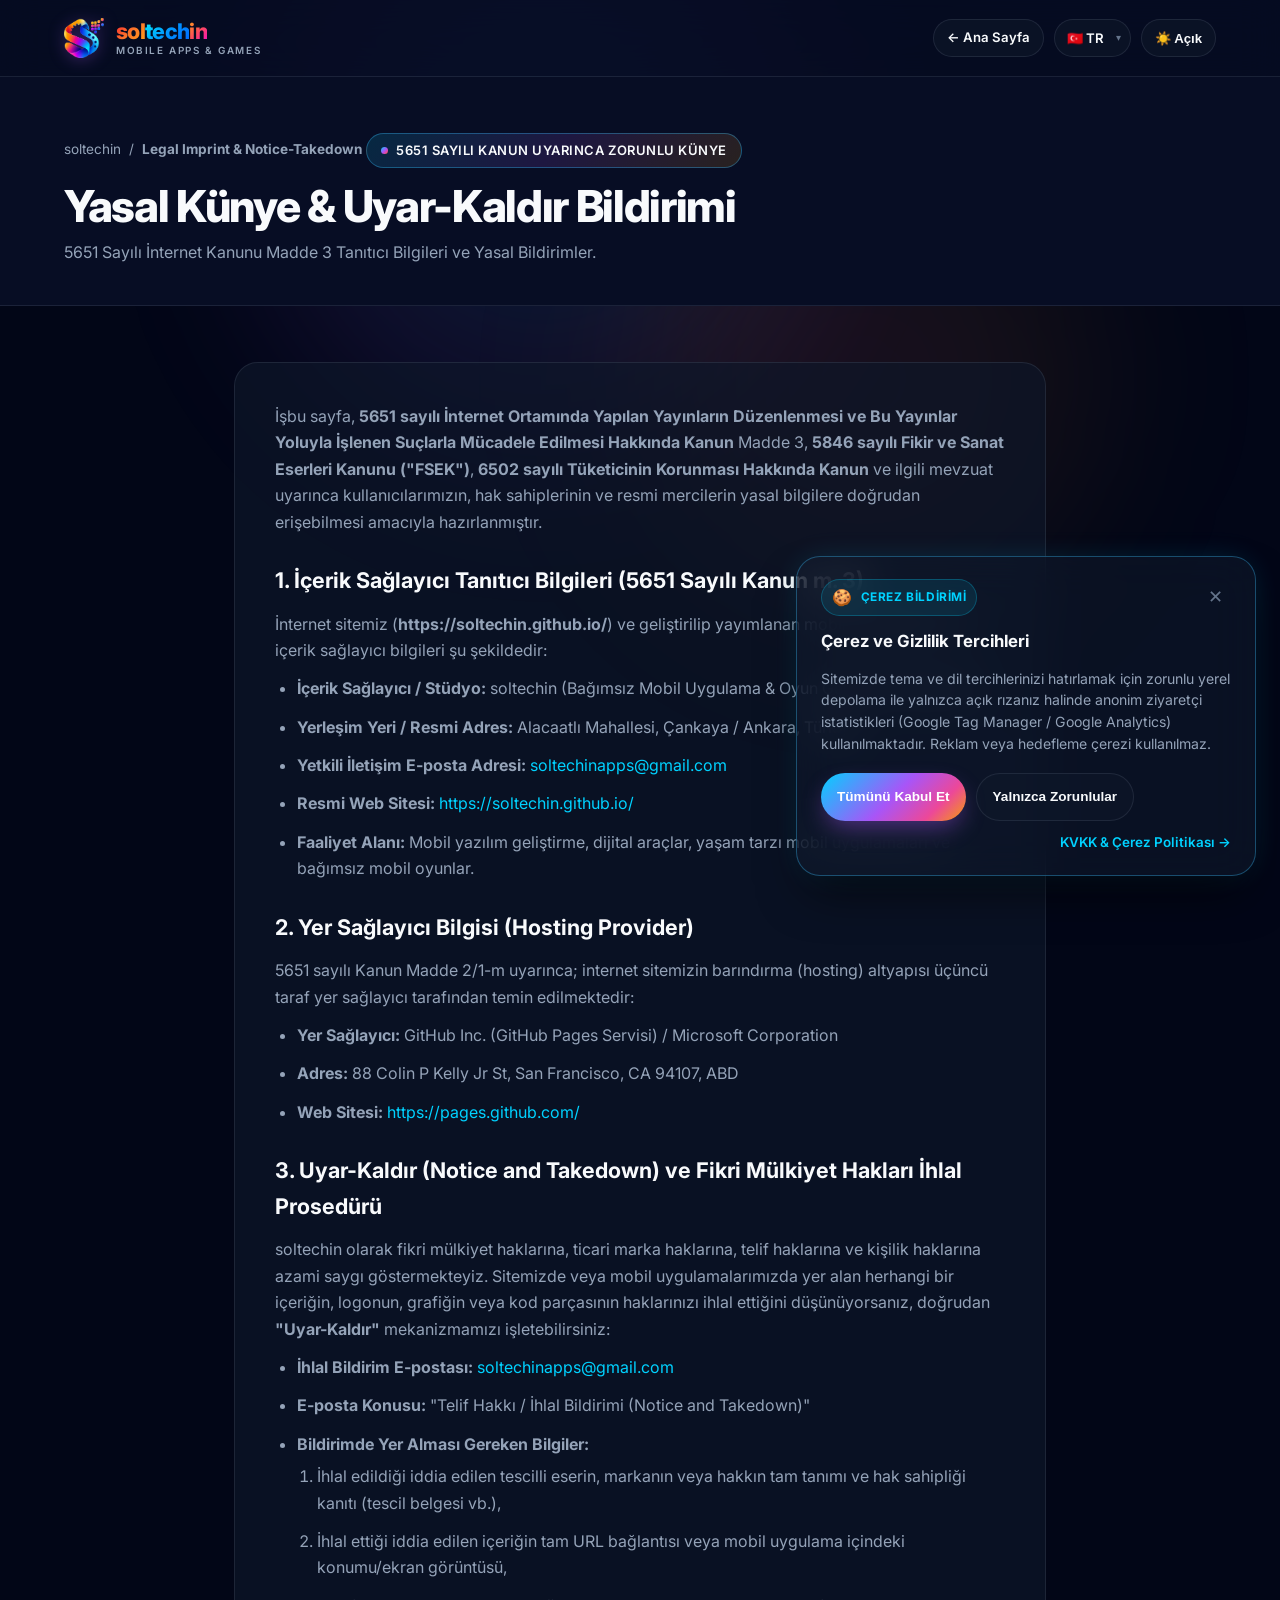
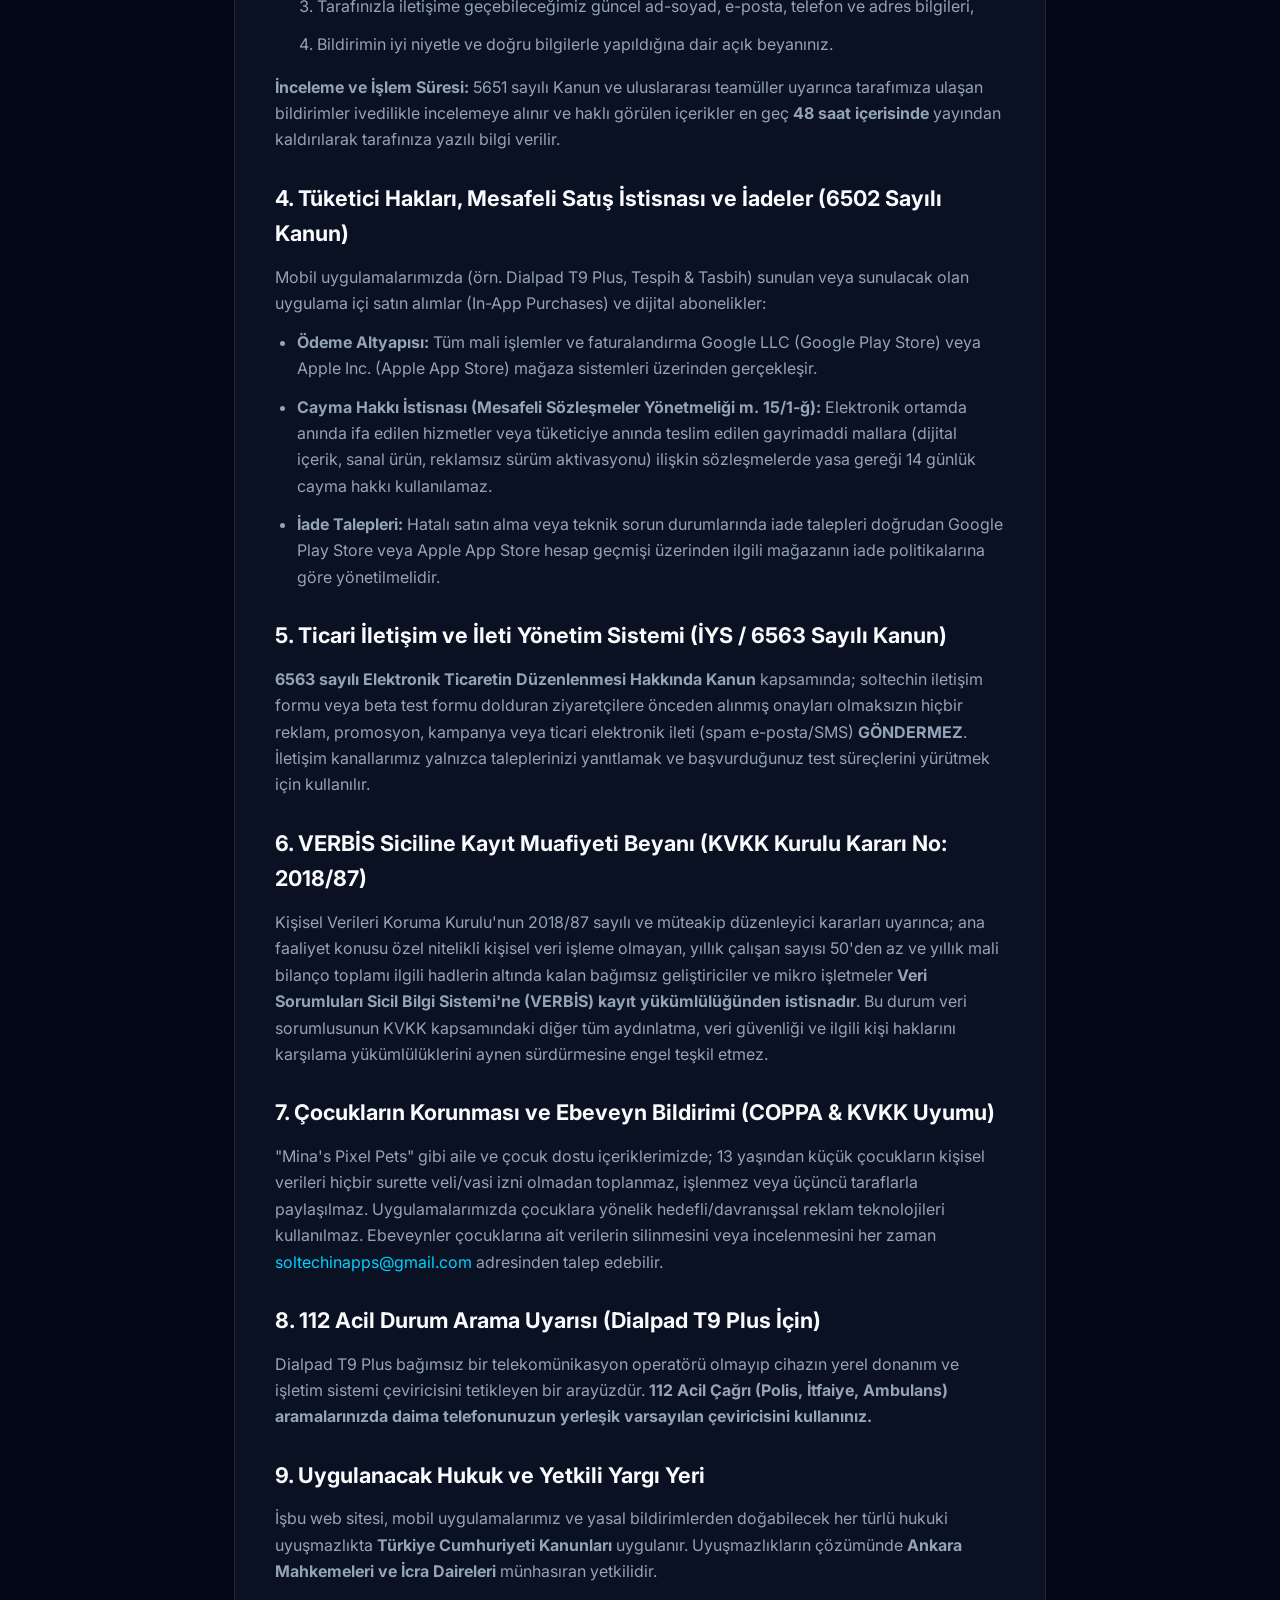
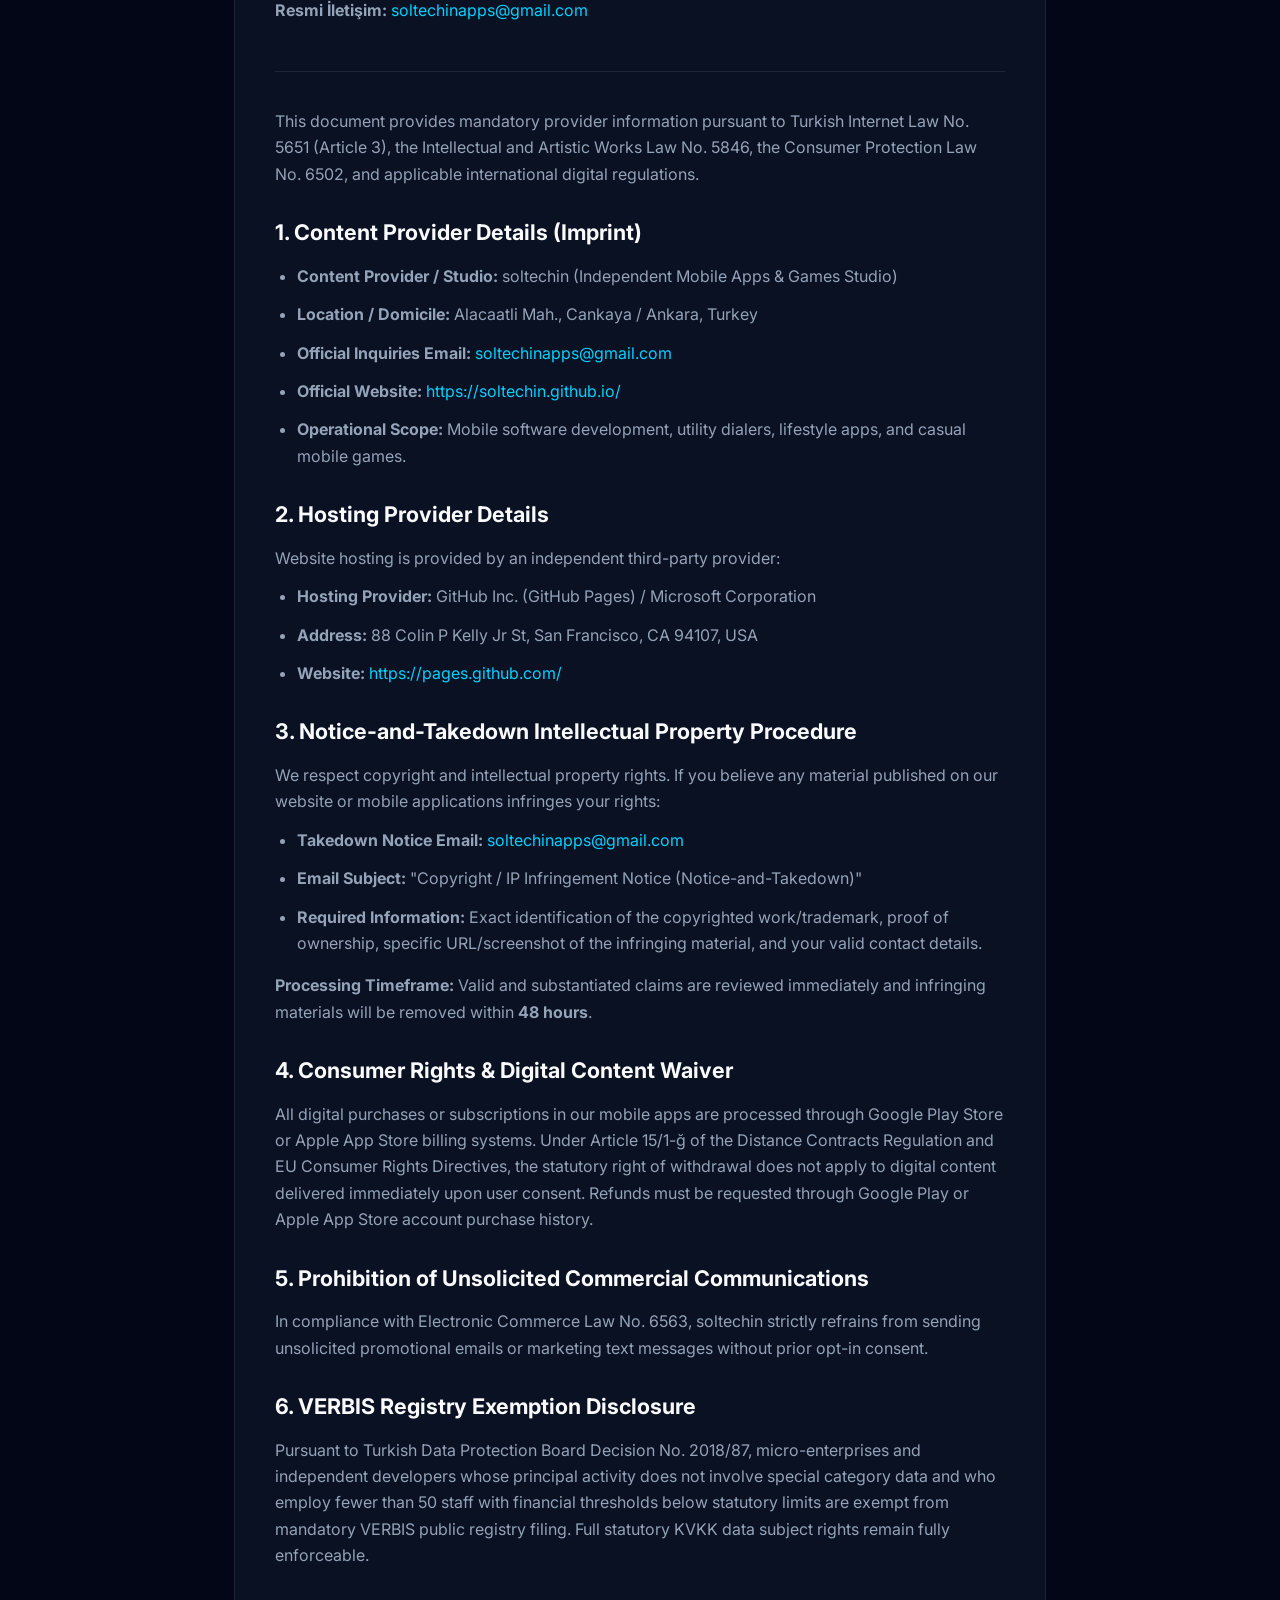
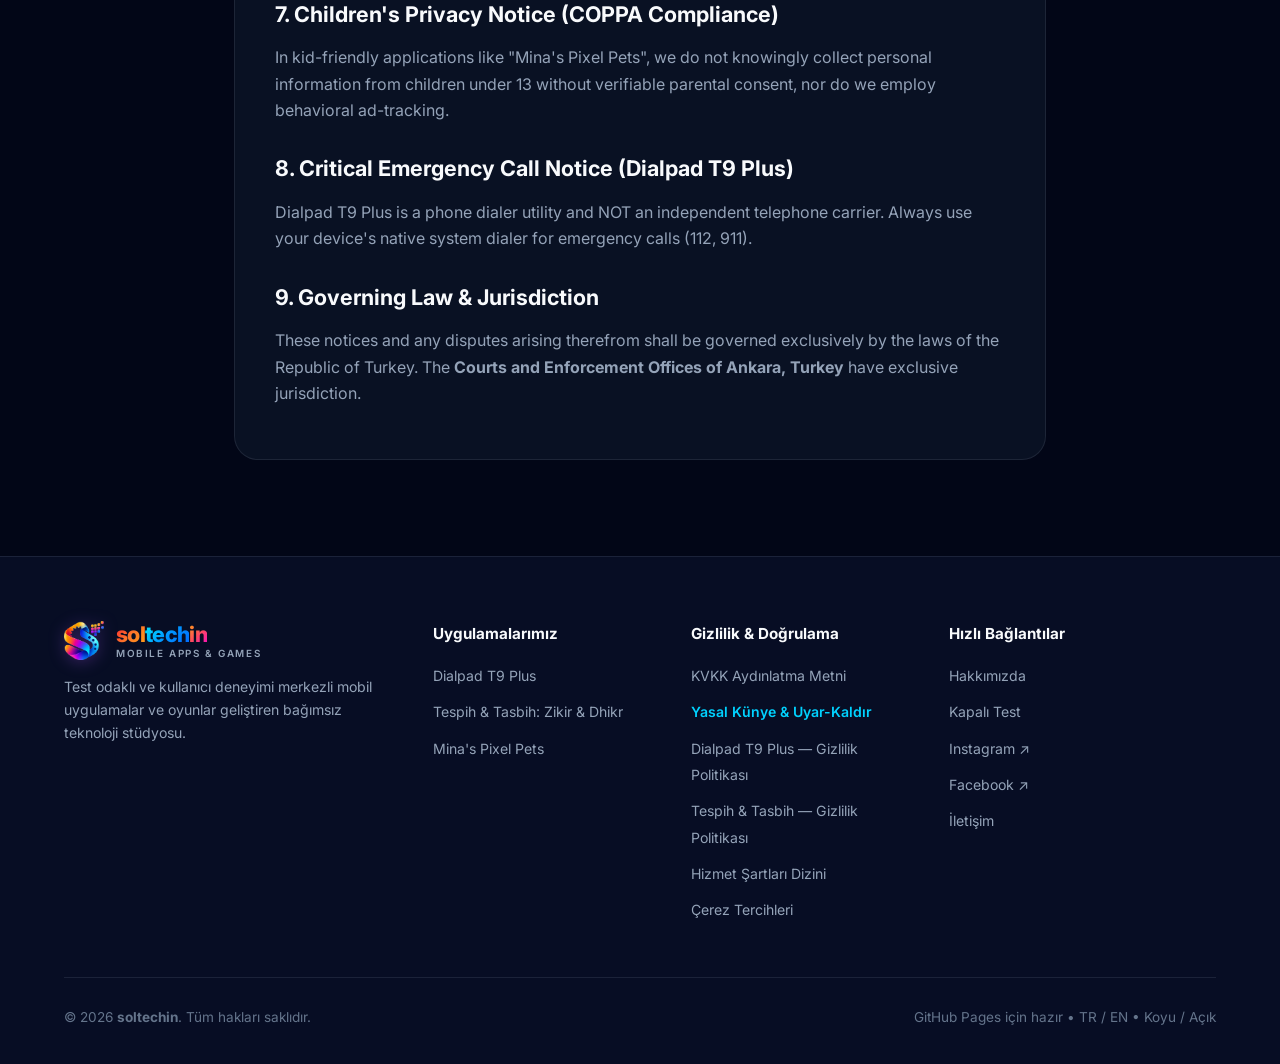
==== commit 840b56ac: "Compliance audit fixes: Consent Mode v2, KVKK cleanup, and Contact UI redesign" ====
--- a/kunye/index.html
+++ b/kunye/index.html
@@ -1,6 +1,26 @@
 <!DOCTYPE html>
 <html lang="tr" data-theme="dark">
 <head>
+  <!-- Google Consent Mode v2 + Google Tag Manager -->
+  <script>
+    window.dataLayer = window.dataLayer || [];
+    function gtag(){dataLayer.push(arguments);}
+    (function() {
+      var analyticsGranted = false;
+      try {
+        analyticsGranted = localStorage.getItem('soltechin_cookie_consent') === 'all';
+      } catch (e) {}
+      gtag('consent', 'default', {
+        'ad_storage': 'denied',
+        'ad_user_data': 'denied',
+        'ad_personalization': 'denied',
+        'analytics_storage': analyticsGranted ? 'granted' : 'denied',
+        'wait_for_update': 500
+      });
+    })();
+    gtag('js', new Date());
+  </script>
+  <script async src="https://www.googletagmanager.com/gtm.js?id=GTM-N96SBWG2"></script>
   <meta charset="UTF-8" />
   <meta name="viewport" content="width=device-width, initial-scale=1.0" />
   <title>Yasal Künye &amp; Uyar-Kaldır Bildirimi — soltechin</title>
@@ -9,7 +29,7 @@
   <link rel="preconnect" href="https://fonts.googleapis.com" />
   <link rel="preconnect" href="https://fonts.gstatic.com" crossorigin />
   <link href="https://fonts.googleapis.com/css2?family=Inter:wght@400;500;600;700;800&display=swap" rel="stylesheet" />
-  <link rel="stylesheet" href="../assets/css/style.css?v=8" />
+  <link rel="stylesheet" href="../assets/css/style.css?v=11" />
 </head>
 <body>
   <div class="ambient-glow"></div>
@@ -285,6 +305,6 @@
     </div>
   </footer>
 
-  <script src="../assets/js/main.js?v=8"></script>
+  <script src="../assets/js/main.js?v=11"></script>
 </body>
 </html>
--- a/assets/css/style.css
+++ b/assets/css/style.css
@@ -662,6 +662,121 @@
 }
 
 /* ==========================================================================
+   Beta Tester Email Invitation Cards
+   ========================================================================== */
+.beta-card {
+  background: var(--bg-card);
+  border: 1px solid var(--border-color);
+  border-radius: var(--radius-lg);
+  padding: 36px;
+  margin-bottom: 28px;
+  box-shadow: var(--shadow-sm);
+  transition: var(--transition);
+}
+
+.beta-email-box {
+  background: var(--bg-secondary);
+  border: 2px dashed var(--border-highlight);
+  border-radius: var(--radius-md);
+  padding: 24px;
+  margin: 24px 0;
+  display: flex;
+  flex-direction: column;
+  gap: 16px;
+}
+
+.beta-email-header {
+  display: flex;
+  flex-wrap: wrap;
+  align-items: center;
+  justify-content: space-between;
+  gap: 12px;
+}
+
+.beta-email-address {
+  font-family: ui-monospace, SFMono-Regular, Menlo, Monaco, Consolas, monospace;
+  font-size: 1.25rem;
+  font-weight: 700;
+  color: var(--brand-cyan);
+  background: rgba(0, 210, 255, 0.08);
+  padding: 10px 18px;
+  border-radius: var(--radius-sm);
+  border: 1px solid var(--border-highlight);
+  word-break: break-all;
+}
+
+.beta-action-buttons {
+  display: flex;
+  flex-wrap: wrap;
+  gap: 12px;
+  align-items: center;
+}
+
+.beta-copy-feedback {
+  display: inline-flex;
+  align-items: center;
+  gap: 6px;
+  font-size: 0.88rem;
+  font-weight: 600;
+  color: #10b981;
+  opacity: 0;
+  transition: opacity 0.2s ease-in-out;
+}
+
+.beta-copy-feedback.show {
+  opacity: 1;
+}
+
+.beta-checklist {
+  list-style: none;
+  padding: 0;
+  margin: 16px 0 0;
+  display: flex;
+  flex-direction: column;
+  gap: 12px;
+}
+
+.beta-checklist li {
+  display: flex;
+  align-items: flex-start;
+  gap: 12px;
+  font-size: 0.95rem;
+  color: var(--text-secondary);
+  line-height: 1.5;
+}
+
+.beta-checklist-num {
+  width: 24px;
+  height: 24px;
+  border-radius: 50%;
+  background: rgba(0, 210, 255, 0.15);
+  color: var(--brand-cyan);
+  font-weight: 700;
+  font-size: 0.82rem;
+  display: inline-flex;
+  align-items: center;
+  justify-content: center;
+  flex-shrink: 0;
+  margin-top: 1px;
+}
+
+.beta-notice-banner {
+  background: rgba(0, 210, 255, 0.05);
+  border-left: 4px solid var(--brand-cyan);
+  border-radius: var(--radius-sm);
+  padding: 16px 20px;
+  margin-top: 20px;
+}
+
+.beta-legal-card {
+  background: rgba(16, 185, 129, 0.06);
+  border: 1px solid rgba(16, 185, 129, 0.35);
+  border-radius: var(--radius-md);
+  padding: 24px 28px;
+  margin-top: 28px;
+}
+
+/* ==========================================================================
    Hero Section
    ========================================================================== */
 .hero {
@@ -1504,34 +1619,142 @@
    ========================================================================== */
 .contact-grid {
   display: grid;
-  grid-template-columns: 1fr 1.2fr;
-  gap: 36px;
+  grid-template-columns: 0.95fr 1.25fr;
+  gap: 32px;
+  align-items: stretch;
 }
 
 .contact-info-card,
 .contact-form-card {
+  position: relative;
+  overflow: hidden;
   background: var(--bg-card);
   border: 1px solid var(--border-color);
   border-radius: var(--radius-lg);
-  padding: 36px;
+  padding: 34px;
+  box-shadow: var(--shadow-sm);
+}
+
+.contact-info-card::before,
+.contact-form-card::before {
+  content: "";
+  position: absolute;
+  top: 0;
+  left: 0;
+  right: 0;
+  height: 2px;
+  background: var(--brand-gradient);
+  opacity: 0.7;
+}
+
+.contact-info-card {
+  display: flex;
+  flex-direction: column;
+  justify-content: space-between;
+  gap: 24px;
+}
+
+.contact-status-pill {
+  display: inline-flex;
+  align-items: center;
+  gap: 8px;
+  padding: 5px 12px;
+  border-radius: var(--radius-full);
+  background: rgba(16, 185, 129, 0.1);
+  border: 1px solid rgba(16, 185, 129, 0.28);
+  color: #10b981;
+  font-size: 0.78rem;
+  font-weight: 600;
+  margin-bottom: 14px;
+}
+
+.contact-status-pill .status-dot {
+  width: 7px;
+  height: 7px;
+  border-radius: 50%;
+  background: #10b981;
+  box-shadow: 0 0 0 3px rgba(16, 185, 129, 0.22);
+}
+
+.contact-methods-list {
+  display: flex;
+  flex-direction: column;
+  gap: 12px;
+  margin-top: 20px;
 }
 
 .contact-method {
   display: flex;
   align-items: flex-start;
   gap: 14px;
-  margin-top: 22px;
+  padding: 14px 16px;
+  border-radius: var(--radius-md);
+  background: var(--bg-secondary);
+  border: 1px solid var(--border-color);
+  transition: var(--transition);
+}
+
+.contact-method:hover {
+  border-color: var(--border-highlight);
 }
 
 .contact-method-icon {
-  width: 42px;
-  height: 42px;
-  border-radius: 12px;
+  width: 40px;
+  height: 40px;
+  border-radius: 11px;
   background: var(--brand-gradient-subtle);
+  color: var(--brand-cyan);
   display: flex;
   align-items: center;
   justify-content: center;
   flex-shrink: 0;
+}
+
+.contact-method strong {
+  display: block;
+  font-size: 0.88rem;
+  margin-bottom: 2px;
+}
+
+.contact-beta-callout {
+  padding: 14px 16px;
+  border-radius: var(--radius-md);
+  background: var(--brand-gradient-subtle);
+  border: 1px solid var(--border-highlight);
+  font-size: 0.86rem;
+  line-height: 1.5;
+}
+
+.contact-beta-callout a {
+  color: var(--brand-cyan);
+  font-weight: 600;
+  text-decoration: none;
+}
+
+.contact-beta-callout a:hover {
+  text-decoration: underline;
+}
+
+.contact-form-header {
+  margin-bottom: 22px;
+  padding-bottom: 16px;
+  border-bottom: 1px solid var(--border-color);
+}
+
+.contact-form-header h3 {
+  font-size: 1.2rem;
+  margin-bottom: 6px;
+}
+
+.contact-form-header p {
+  font-size: 0.88rem;
+  color: var(--text-secondary);
+}
+
+.form-row {
+  display: grid;
+  grid-template-columns: 1fr 1fr;
+  gap: 16px;
 }
 
 /* Social Media Pill Buttons */
@@ -1582,37 +1805,106 @@
 }
 
 .form-group {
-  margin-bottom: 18px;
+  margin-bottom: 16px;
 }
 
 .form-group label {
   display: block;
-  font-size: 0.85rem;
+  font-size: 0.83rem;
   font-weight: 600;
-  margin-bottom: 8px;
+  margin-bottom: 7px;
   color: var(--text-secondary);
 }
 
 .form-control {
   width: 100%;
-  padding: 13px 16px;
+  padding: 12px 15px;
   border-radius: var(--radius-sm);
   border: 1px solid var(--border-color);
   background: var(--bg-secondary);
   color: var(--text-primary);
   font-family: inherit;
-  font-size: 0.95rem;
+  font-size: 0.94rem;
   transition: var(--transition);
+}
+
+.form-control::placeholder {
+  color: var(--text-muted);
+}
+
+.form-control:hover {
+  border-color: rgba(148, 163, 184, 0.3);
 }
 
 .form-control:focus {
   outline: none;
   border-color: var(--brand-cyan);
+  box-shadow: 0 0 0 3px rgba(0, 210, 255, 0.14);
 }
 
 textarea.form-control {
-  min-height: 120px;
+  min-height: 112px;
   resize: vertical;
+}
+
+.consent-box {
+  display: flex;
+  align-items: flex-start;
+  gap: 11px;
+  margin: 6px 0 18px;
+  padding: 13px 15px;
+  border-radius: var(--radius-sm);
+  background: var(--bg-secondary);
+  border: 1px solid var(--border-color);
+  transition: var(--transition);
+}
+
+.consent-box:hover,
+.consent-box:focus-within {
+  border-color: var(--border-highlight);
+}
+
+.consent-box input[type="checkbox"] {
+  margin-top: 3px;
+  accent-color: var(--brand-cyan);
+  width: 18px;
+  height: 18px;
+  cursor: pointer;
+  flex-shrink: 0;
+}
+
+.consent-box label {
+  font-size: 0.82rem;
+  color: var(--text-secondary);
+  cursor: pointer;
+  line-height: 1.55;
+}
+
+.consent-box label a {
+  color: var(--brand-cyan);
+  text-decoration: underline;
+  font-weight: 500;
+}
+
+.contact-submit-btn {
+  width: 100%;
+  justify-content: center;
+  gap: 8px;
+  padding: 14px 22px;
+  font-size: 0.96rem;
+}
+
+.contact-alt-notice {
+  margin-top: 12px;
+  font-size: 0.8rem;
+  color: var(--text-muted);
+  text-align: center;
+  line-height: 1.5;
+}
+
+.contact-alt-notice a {
+  color: var(--brand-cyan);
+  text-decoration: underline;
 }
 
 /* ==========================================================================
@@ -1740,6 +2032,14 @@
 }
 
 @media (max-width: 640px) {
+  .form-row {
+    grid-template-columns: 1fr;
+    gap: 0;
+  }
+  .contact-info-card,
+  .contact-form-card {
+    padding: 24px 20px;
+  }
   .app-detail-actions {
     flex-direction: column;
     align-items: stretch;
